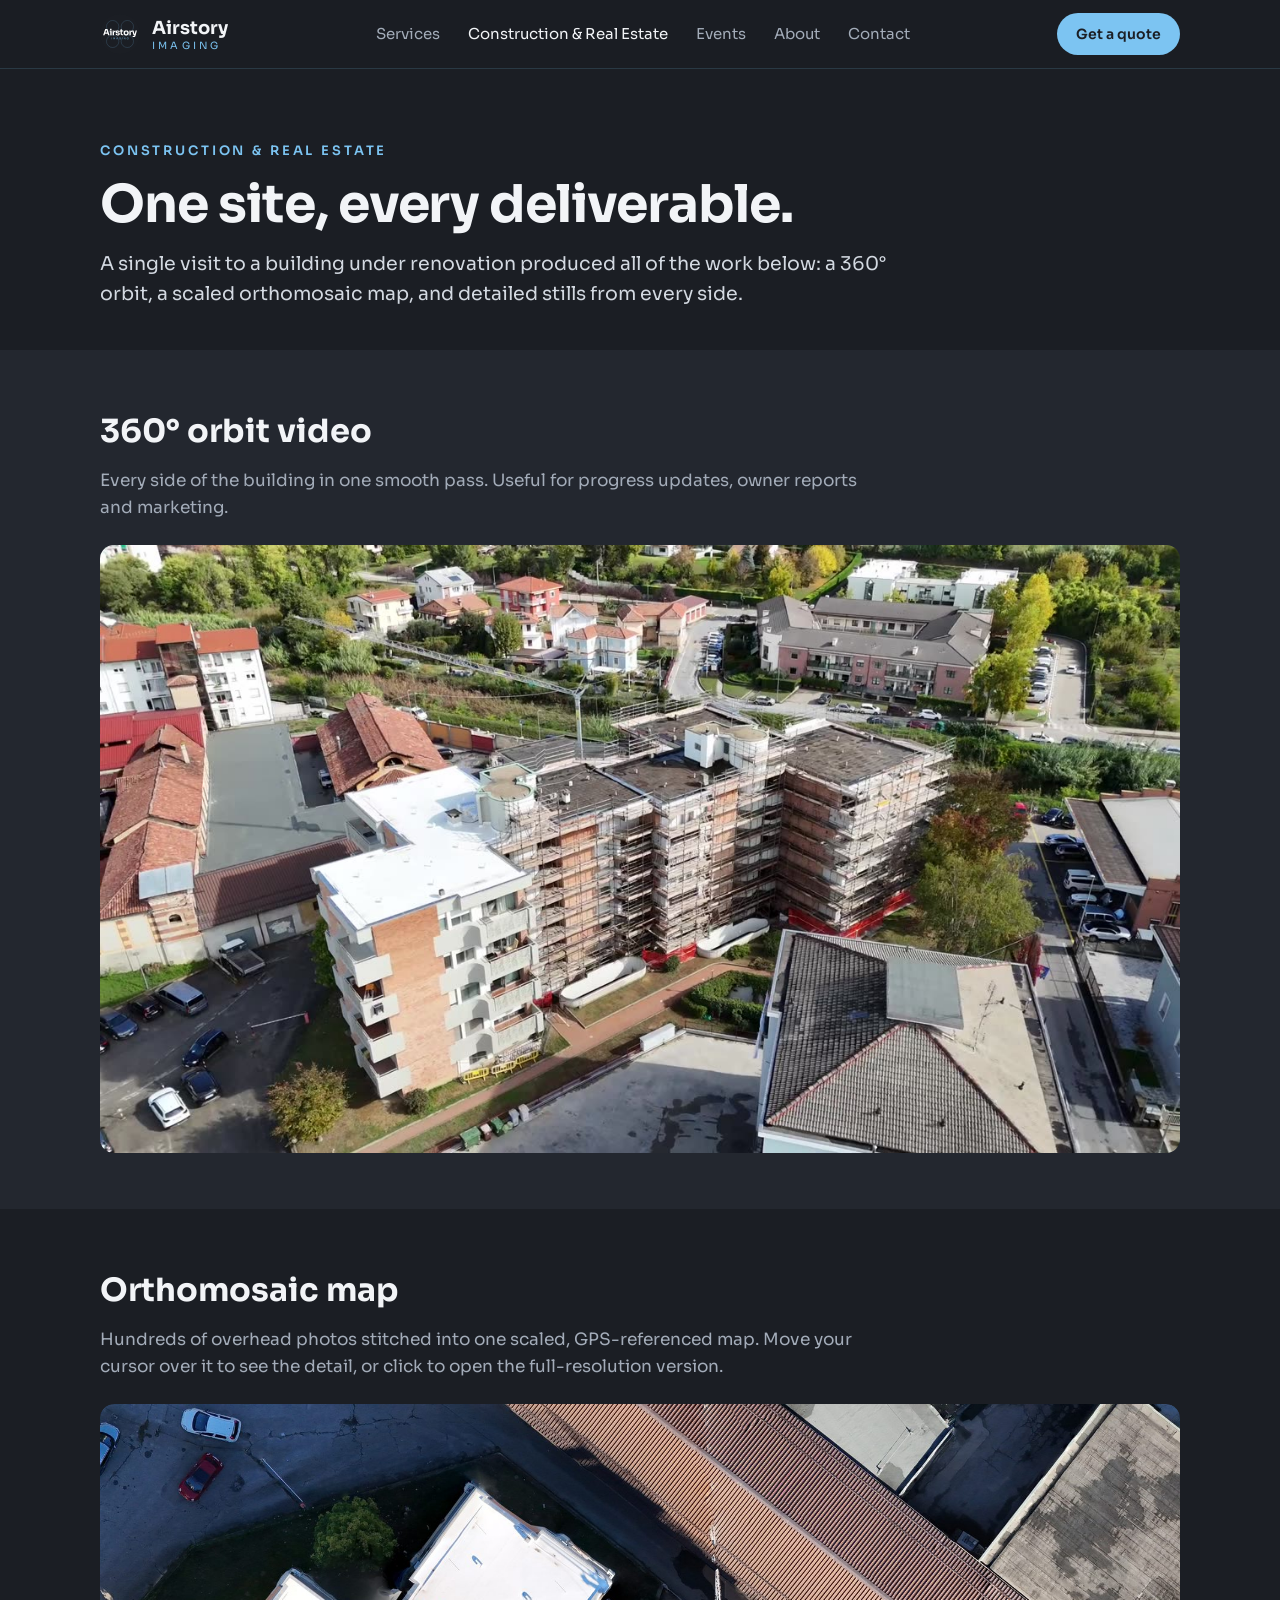
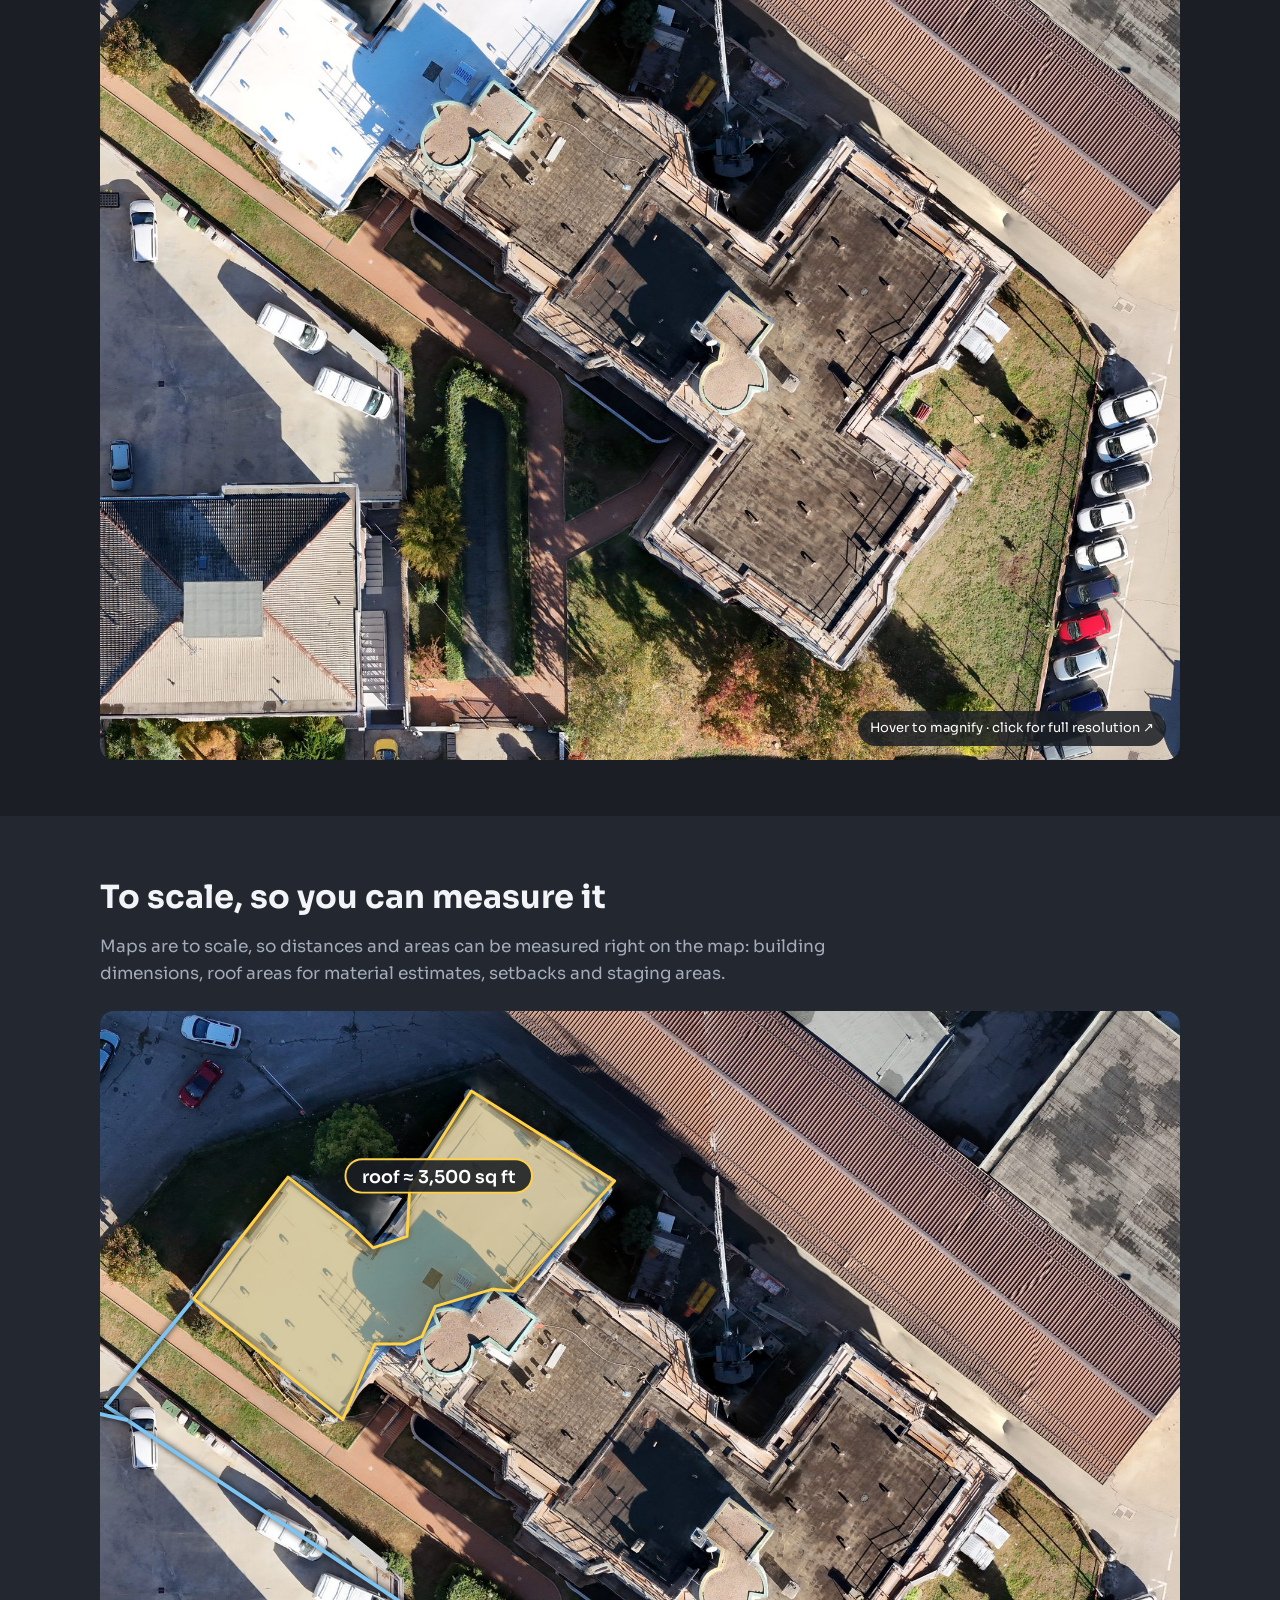
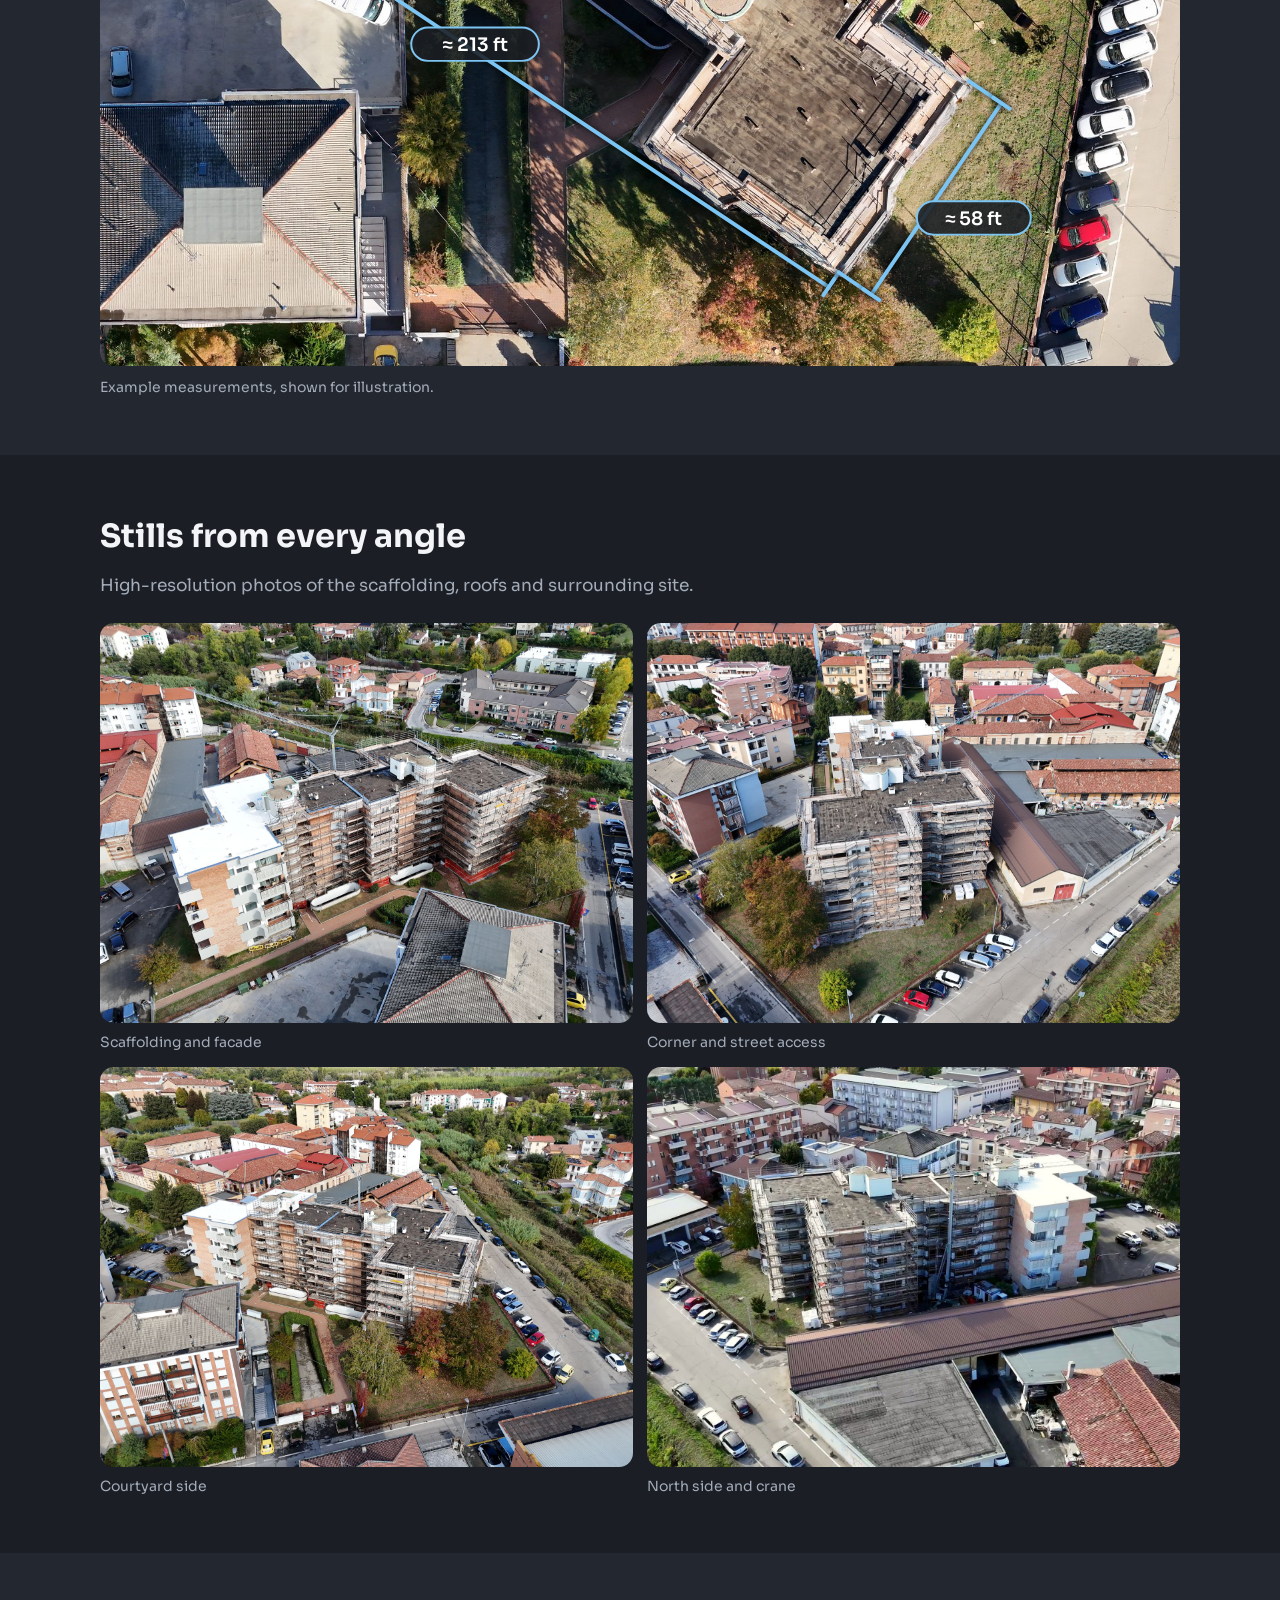
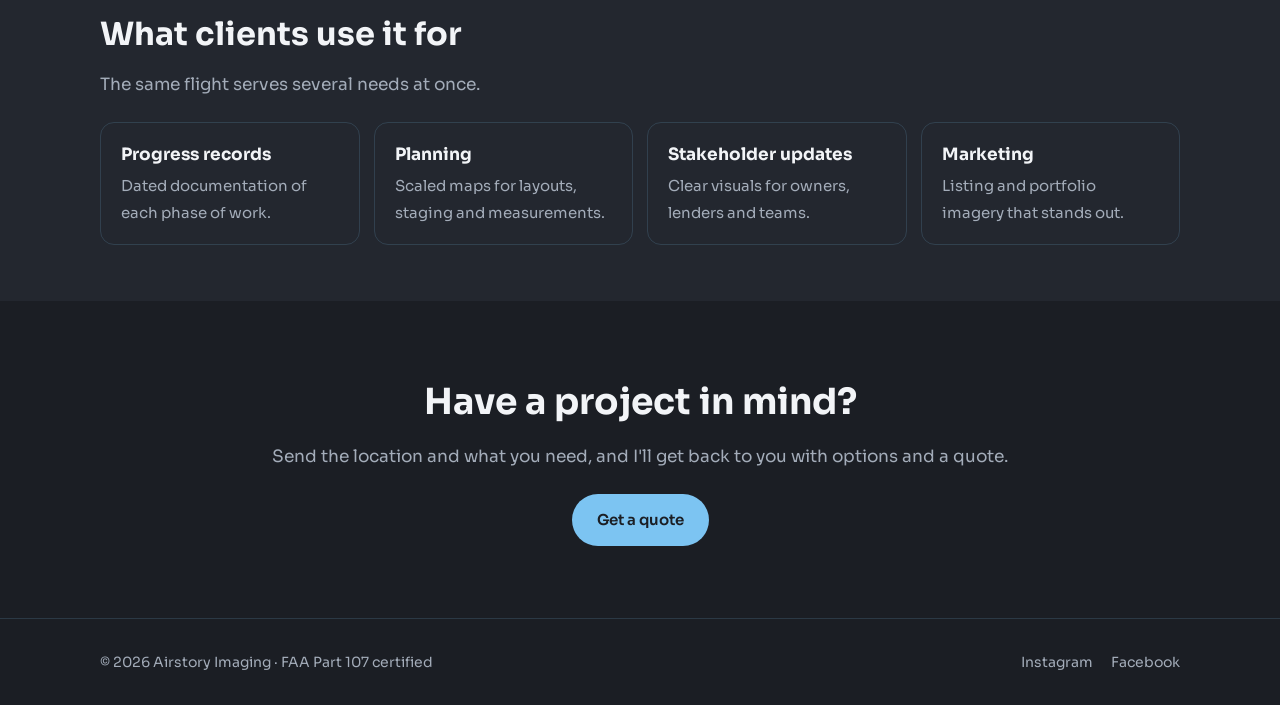
==== construction.html @ f0ae264a "Construction: building-aligned dimensions and roof area outline Co-Authored-By: Claude Opus 5.5 <nor" ====
<!doctype html>
<html lang="en">
<head>
  <meta charset="utf-8">
  <meta name="viewport" content="width=device-width, initial-scale=1">
  <title>Construction &amp; Real Estate | Airstory Imaging</title>
  <meta name="description" content="Drone orbit video, orthomosaic maps and aerial stills for construction and real estate in the San Francisco Bay Area.">
  <link rel="icon" href="assets/img/airstory-badge.svg" type="image/svg+xml">
  <link rel="preconnect" href="https://fonts.googleapis.com">
  <link rel="preconnect" href="https://fonts.gstatic.com" crossorigin>
  <link href="https://fonts.googleapis.com/css2?family=Sora:wght@400;600;700&display=swap" rel="stylesheet">
  <link rel="stylesheet" href="assets/css/styles.css">
</head>
<body>

  <header class="site-header">
    <div class="wrap nav">
      <a class="brand" href="index.html" aria-label="Airstory Imaging home">
        <img src="assets/img/airstory-badge.svg" alt="">
        <span>Airstory<small>IMAGING</small></span>
      </a>
      <button class="menu-toggle" aria-expanded="false" aria-controls="nav-links">Menu</button>
      <ul class="nav-links" id="nav-links">
        <li><a href="index.html#services">Services</a></li>
        <li><a href="construction.html" class="active" aria-current="page">Construction &amp; Real Estate</a></li>
        <li><a href="events.html">Events</a></li>
        <li><a href="index.html#about">About</a></li>
        <li><a href="index.html#contact">Contact</a></li>
      </ul>
      <a class="btn btn-primary btn-small nav-cta" href="index.html#contact">Get a quote</a>
    </div>
  </header>

  <main>
    <section class="page-hero">
      <div class="wrap">
        <p class="eyebrow">Construction &amp; Real Estate</p>
        <h1>One site, every deliverable.</h1>
        <p class="lead">A single visit to a building under renovation produced all of the work below: a 360&deg; orbit, a scaled orthomosaic map, and detailed stills from every side.</p>
      </div>
    </section>

    <section class="block alt">
      <div class="wrap">
        <h2>360&deg; orbit video</h2>
        <p class="sub">Every side of the building in one smooth pass. Useful for progress updates, owner reports and marketing.</p>
        <video class="media-full" src="assets/video/orbit-renovation.mp4" poster="assets/img/orbit-renovation-poster.jpg" muted loop playsinline preload="auto" data-smooth aria-label="Drone orbit around an apartment building under renovation"></video>
      </div>
    </section>

    <section class="block">
      <div class="wrap">
        <h2>Orthomosaic map</h2>
        <p class="sub">Hundreds of overhead photos stitched into one scaled, GPS-referenced map. Move your cursor over it to see the detail, or click to open the full-resolution version.</p>
        <a class="ortho-link magnify" href="assets/img/cre-ortho-full.jpg" data-full="assets/img/cre-ortho-full.jpg" target="_blank" rel="noopener">
          <img class="media-full" src="assets/img/cre-ortho.jpg" alt="Top-down orthomosaic map of a building under renovation and surrounding block" loading="lazy">
          <span class="lens" aria-hidden="true"></span>
          <span class="zoom-hint">Hover to magnify &middot; click for full resolution &#8599;</span>
        </a>
      </div>
    </section>

    <section class="block alt">
      <div class="wrap">
        <h2>To scale, so you can measure it</h2>
        <p class="sub">Maps are to scale, so distances and areas can be measured right on the map: building dimensions, roof areas for material estimates, setbacks and staging areas.</p>
        <div class="measure">
          <img class="media-full" src="assets/img/cre-ortho.jpg" alt="Orthomosaic with example distance and area measurements" loading="lazy">
          <svg class="m-overlay" viewBox="0 0 1100 973" preserveAspectRatio="none" aria-hidden="true">
      <g class="m-line">
        <line class="ext" x1="752.5" y1="877.5" x2="742.4" y2="892.4"/><line class="ext" x1="95.4" y1="293.1" x2="6.2" y2="402.4"/>
        <line x1="742.4" y1="892.4" x2="6.2" y2="402.4"/>
        <line x1="736.8" y1="900.7" x2="748.0" y2="884.1"/>
        <line x1="0.6" y1="410.6" x2="26.9" y2="416.5"/>
        <rect x="317" y="628" width="130" height="34" rx="17"/>
        <text x="382" y="652">&#8776; 213 ft</text>
      </g>
      <g class="m-line">
        <line class="ext" x1="752.5" y1="877.5" x2="785.6" y2="900.0"/><line class="ext" x1="885.0" y1="682.5" x2="918.1" y2="705.0"/>
        <line x1="785.6" y1="900.0" x2="918.1" y2="705.0"/>
        <line x1="777.3" y1="894.4" x2="793.9" y2="905.6"/>
        <line x1="909.8" y1="699.4" x2="926.4" y2="710.6"/>
        <rect x="832" y="805" width="116" height="34" rx="17"/>
        <text x="890" y="829">&#8776; 58 ft</text>
      </g>
      <g class="m-area">
        <polygon points="191.5,169.2 260.8,223.8 278.1,241.2 312.7,229.6 315.4,181.5 378.1,81.5 524.2,173.1 422.3,285.4 399.2,283.5 341.5,300.8 328.1,331.5 310.8,339.2 280.0,339.2 247.3,416.2 95.4,293.1"/>
        <rect x="250" y="151" width="190" height="34" rx="17"/>
        <text x="345" y="175">roof &#8776; 3,500 sq ft</text>
      </g>
    </svg>
        </div>
        <p class="note">Example measurements, shown for illustration.</p>
      </div>
    </section>

    <section class="block">
      <div class="wrap">
        <h2>Stills from every angle</h2>
        <p class="sub">High-resolution photos of the scaffolding, roofs and surrounding site.</p>
        <div class="grid-2">
          <figure><img src="assets/img/renovation-scaffold.jpg" alt="Building wrapped in scaffolding, seen from above at an angle" loading="lazy"><figcaption>Scaffolding and facade</figcaption></figure>
          <figure><img src="assets/img/renovation-corner.jpg" alt="Building corner and street from above" loading="lazy"><figcaption>Corner and street access</figcaption></figure>
          <figure><img src="assets/img/renovation-front.jpg" alt="Front of the building and courtyard from above" loading="lazy"><figcaption>Courtyard side</figcaption></figure>
          <figure><img src="assets/img/renovation-north.jpg" alt="North side of the building with the construction crane" loading="lazy"><figcaption>North side and crane</figcaption></figure>
        </div>
      </div>
    </section>

    <section class="block alt">
      <div class="wrap">
        <h2>What clients use it for</h2>
        <p class="sub">The same flight serves several needs at once.</p>
        <ul class="uses-list">
          <li><strong>Progress records</strong><span>Dated documentation of each phase of work.</span></li>
          <li><strong>Planning</strong><span>Scaled maps for layouts, staging and measurements.</span></li>
          <li><strong>Stakeholder updates</strong><span>Clear visuals for owners, lenders and teams.</span></li>
          <li><strong>Marketing</strong><span>Listing and portfolio imagery that stands out.</span></li>
        </ul>
      </div>
    </section>

    <section class="cta-band">
      <div class="wrap">
        <h2>Have a project in mind?</h2>
        <p>Send the location and what you need, and I'll get back to you with options and a quote.</p>
        <a class="btn btn-primary" href="index.html#contact">Get a quote</a>
      </div>
    </section>
  </main>

  <footer>
    <div class="wrap">
      <span>&copy; <span id="year">2026</span> Airstory Imaging &middot; FAA Part 107 certified</span>
      <span class="social">
        <a href="https://www.instagram.com/airstoryimaging/" target="_blank" rel="noopener">Instagram</a>
        <a href="https://www.facebook.com/airstoryimaging" target="_blank" rel="noopener">Facebook</a>
      </span>
    </div>
  </footer>

  <script>
    const toggle = document.querySelector('.menu-toggle');
    const links = document.getElementById('nav-links');
    toggle.addEventListener('click', () => {
      const open = links.classList.toggle('open');
      toggle.setAttribute('aria-expanded', open);
    });
    document.getElementById('year').textContent = new Date().getFullYear();

    // Magnifying lens over the orthomosaic (mouse/trackpad only; touch taps open the full image)
    document.querySelectorAll('.magnify').forEach(box => {
      const img = box.querySelector('img'), lens = box.querySelector('.lens'), ZOOM = 4;
      let loaded = false;
      const move = e => {
        const r = img.getBoundingClientRect();
        const x = e.clientX - r.left, y = e.clientY - r.top;
        if (x < 0 || y < 0 || x > r.width || y > r.height) { lens.style.opacity = 0; return; }
        if (!loaded) { lens.style.backgroundImage = `url("${box.dataset.full}")`; loaded = true; }
        const L = lens.offsetWidth / 2;
        lens.style.left = (x - L) + 'px'; lens.style.top = (y - L) + 'px';
        lens.style.backgroundSize = (r.width * ZOOM) + 'px ' + (r.height * ZOOM) + 'px';
        lens.style.backgroundPosition = (-(x * ZOOM - L)) + 'px ' + (-(y * ZOOM - L)) + 'px';
        lens.style.opacity = 1;
      };
      box.addEventListener('pointermove', e => { if (e.pointerType === 'mouse') move(e); });
      box.addEventListener('pointerleave', () => { lens.style.opacity = 0; });
    });
    // Smooth start for looping videos: show the poster until enough is buffered, then play
    document.querySelectorAll('video[data-smooth]').forEach(v => {
      v.preload = 'auto';
      const go = () => { v.play().catch(() => {}); };
      if (v.readyState >= 4) go(); else v.addEventListener('canplaythrough', go, { once: true });
      setTimeout(go, 6000); // fallback on very slow connections
    });
  </script>
</body>
</html>
---- assets/css/styles.css ----
/* Airstory Imaging - site styles
   Brand: Charcoal #1B1E24, Sky #7CC4F2, Deep blue #2E6FA8, font Sora */

:root {
  --charcoal: #1B1E24;
  --charcoal-2: #23272F;
  --charcoal-3: #2C313B;
  --sky: #7CC4F2;
  --deep: #2E6FA8;
  --text: #F2F4F7;
  --muted: #A3ACB9;
  --line: rgba(124, 196, 242, 0.16);
  --max: 1120px;
  --radius: 14px;
}

* { box-sizing: border-box; }
html { scroll-behavior: smooth; }
body {
  margin: 0;
  background: var(--charcoal);
  color: var(--text);
  font-family: "Sora", system-ui, -apple-system, "Segoe UI", sans-serif;
  font-size: 17px;
  line-height: 1.6;
  -webkit-font-smoothing: antialiased;
}
img { max-width: 100%; display: block; }
a { color: var(--sky); text-decoration: none; }
a:hover { text-decoration: underline; }

.wrap { max-width: var(--max); margin: 0 auto; padding: 0 20px; }

/* ---------- Header / nav ---------- */
.site-header {
  position: sticky; top: 0; z-index: 50;
  background: rgba(27, 30, 36, 0.88);
  backdrop-filter: blur(10px);
  border-bottom: 1px solid var(--line);
}
.nav { display: flex; align-items: center; justify-content: space-between; height: 68px; }
.brand { display: flex; align-items: center; gap: 12px; color: var(--text); font-weight: 700; font-size: 18px; }
.brand:hover { text-decoration: none; }
.brand img { width: 40px; height: 40px; }
.brand span small { display: block; font-weight: 400; font-size: 10px; letter-spacing: 0.32em; color: var(--sky); margin-top: -4px; }
.nav-links { display: flex; gap: 28px; list-style: none; margin: 0; padding: 0; }
.nav-links a { color: var(--muted); font-size: 15px; }
.nav-links a:hover { color: var(--text); text-decoration: none; }
.nav-cta { display: inline-block; }
.menu-toggle { display: none; background: none; border: 1px solid var(--line); color: var(--text); border-radius: 8px; padding: 8px 12px; font: inherit; font-size: 14px; cursor: pointer; }

/* ---------- Buttons ---------- */
.btn {
  display: inline-block; padding: 13px 24px; border-radius: 999px;
  font-weight: 600; font-size: 15px; border: 1px solid transparent; cursor: pointer;
  transition: transform .15s ease, background .15s ease;
}
.btn:hover { text-decoration: none; transform: translateY(-1px); }
.btn-primary { background: var(--sky); color: var(--charcoal); }
.btn-primary:hover { background: #95d1f6; }
.btn-ghost { border-color: rgba(242, 244, 247, 0.35); color: var(--text); }
.btn-ghost:hover { border-color: var(--text); }
.btn-small { padding: 9px 18px; font-size: 14px; }

/* ---------- Placeholder media (swap for real photos) ---------- */
.ph {
  position: relative; overflow: hidden; border-radius: var(--radius);
  background:
    linear-gradient(135deg, rgba(46,111,168,.55), rgba(27,30,36,.2) 60%),
    repeating-linear-gradient(0deg, transparent 0 39px, rgba(124,196,242,.10) 39px 40px),
    repeating-linear-gradient(90deg, transparent 0 39px, rgba(124,196,242,.10) 39px 40px),
    var(--charcoal-3);
  display: flex; align-items: flex-end;
}
.ph::after {
  content: attr(data-label);
  position: absolute; left: 14px; bottom: 12px; right: 14px;
  font-size: 12px; letter-spacing: .04em; color: rgba(242,244,247,.75);
}
.ph img, .ph video { width: 100%; height: 100%; object-fit: cover; }
.ph:has(img)::after, .ph:has(video)::after { content: none; }

/* ---------- Hero ---------- */
.hero { position: relative; min-height: 88vh; display: flex; align-items: center; }
.hero-media { position: absolute; inset: 0; border-radius: 0; }
.hero-media::after { left: 20px; bottom: 20px; }
.hero::before {
  content: ""; position: absolute; inset: 0; z-index: 1;
  background: linear-gradient(90deg, rgba(27,30,36,.92) 0%, rgba(27,30,36,.55) 55%, rgba(27,30,36,.15) 100%);
}
.hero .wrap { position: relative; z-index: 2; width: 100%; }
.eyebrow { color: var(--sky); font-size: 13px; letter-spacing: .22em; text-transform: uppercase; font-weight: 600; margin: 0 0 14px; }
.hero h1 { font-size: clamp(36px, 6vw, 64px); line-height: 1.08; margin: 0 0 20px; max-width: 14ch; letter-spacing: -0.02em; }
.hero p.lead { font-size: clamp(17px, 2vw, 20px); color: #D3D9E1; max-width: 46ch; margin: 0 0 32px; }
.hero-actions { display: flex; flex-wrap: wrap; gap: 12px; }
.badges { display: flex; flex-wrap: wrap; gap: 10px 22px; margin-top: 36px; color: var(--muted); font-size: 14px; list-style: none; padding: 0; }
.badges li::before { content: "\2713"; color: var(--sky); margin-right: 8px; }

/* ---------- Sections ---------- */
section { padding: 96px 0; }
section.alt { background: var(--charcoal-2); }
.section-head { max-width: 640px; margin-bottom: 44px; }
.section-head h2 { font-size: clamp(28px, 4vw, 40px); line-height: 1.15; margin: 0 0 12px; letter-spacing: -0.01em; }
.section-head p { color: var(--muted); margin: 0; }

/* Services */
.services { display: grid; grid-template-columns: repeat(auto-fit, minmax(240px, 1fr)); gap: 18px; }
.card {
  background: var(--charcoal-2); border: 1px solid var(--line); border-radius: var(--radius);
  padding: 26px 24px;
}
section.alt .card { background: var(--charcoal); }
.card .icon { width: 44px; height: 44px; border-radius: 10px; background: rgba(124,196,242,.12); display: grid; place-items: center; margin-bottom: 18px; }
.card .icon svg { width: 24px; height: 24px; stroke: var(--sky); fill: none; stroke-width: 1.7; stroke-linecap: round; stroke-linejoin: round; }
.card h3 { margin: 0 0 8px; font-size: 19px; }
.card p { margin: 0; color: var(--muted); font-size: 15px; }

/* Who it's for */
.uses { display: flex; flex-wrap: wrap; gap: 10px; margin-top: 36px; padding: 0; list-style: none; }
.uses li { border: 1px solid var(--line); border-radius: 999px; padding: 8px 16px; font-size: 14px; color: #D3D9E1; }

/* Portfolio */
.gallery { display: grid; grid-template-columns: repeat(3, 1fr); gap: 14px; }
.gallery .ph { aspect-ratio: 4 / 3; }
.gallery .wide { grid-column: span 2; aspect-ratio: auto; }
.gallery-foot { margin-top: 28px; color: var(--muted); font-size: 15px; }

/* About */
.about { display: grid; grid-template-columns: 1fr 1.2fr; gap: 56px; align-items: center; }
.about .ph { aspect-ratio: 1 / 1; }
.about h2 { font-size: clamp(28px, 4vw, 40px); margin: 0 0 18px; line-height: 1.15; }
.about p { color: #D3D9E1; margin: 0 0 16px; }
.creds { display: grid; grid-template-columns: 1fr 1fr; gap: 14px; margin-top: 26px; }
.cred { border-left: 2px solid var(--sky); padding: 2px 0 2px 14px; }
.cred strong { display: block; font-size: 15px; }
.cred span { color: var(--muted); font-size: 14px; }

/* Process */
.steps { display: grid; grid-template-columns: repeat(auto-fit, minmax(220px, 1fr)); gap: 18px; counter-reset: step; }
.step { padding: 24px; border-radius: var(--radius); border: 1px solid var(--line); }
.step::before { counter-increment: step; content: "0" counter(step); color: var(--sky); font-weight: 700; font-size: 14px; letter-spacing: .1em; }
.step h3 { margin: 10px 0 6px; font-size: 18px; }
.step p { margin: 0; color: var(--muted); font-size: 15px; }

/* Contact */
.contact { text-align: center; }
.contact .section-head { margin: 0 auto 32px; }
.contact-links { display: flex; flex-wrap: wrap; justify-content: center; gap: 14px; margin-top: 8px; }
.contact-meta { margin-top: 28px; color: var(--muted); font-size: 15px; }
.contact-meta a { color: var(--text); }

/* Footer */
footer { border-top: 1px solid var(--line); padding: 32px 0; color: var(--muted); font-size: 14px; }
footer .wrap { display: flex; flex-wrap: wrap; gap: 12px; justify-content: space-between; align-items: center; }
footer .social { display: flex; gap: 18px; }
footer a { color: var(--muted); }

/* ---------- Responsive ---------- */
@media (max-width: 860px) {
  .nav-links {
    display: none; position: absolute; top: 68px; left: 0; right: 0;
    flex-direction: column; gap: 0; background: var(--charcoal); border-bottom: 1px solid var(--line);
  }
  .nav-links.open { display: flex; }
  .nav-links a { display: block; padding: 14px 20px; }
  .menu-toggle { display: inline-block; }
  .nav-cta { display: none; }
  .gallery { grid-template-columns: 1fr 1fr; }
  .about { grid-template-columns: 1fr; gap: 32px; }
  section { padding: 72px 0; }
}
@media (max-width: 520px) {
  body { font-size: 16px; }
  .gallery { grid-template-columns: 1fr; }
  .gallery .wide { grid-column: auto; aspect-ratio: 4 / 3; }
  .creds { grid-template-columns: 1fr; }
  .hero { min-height: 80vh; }
}

/* ---------- Contact form ---------- */
.contact-form { max-width: 640px; margin: 0 auto; text-align: left; display: grid; gap: 16px; }
.field-row { display: grid; grid-template-columns: 1fr 1fr; gap: 16px; }
.contact-form label { display: grid; gap: 6px; font-size: 14px; color: #D3D9E1; font-weight: 600; }
.contact-form .opt { color: var(--muted); font-weight: 400; }
.contact-form input, .contact-form select, .contact-form textarea {
  font: inherit; font-size: 15px; font-weight: 400; color: var(--text);
  background: var(--charcoal-2); border: 1px solid var(--line); border-radius: 10px; padding: 12px 14px; width: 100%;
}
.contact-form textarea { resize: vertical; }
.contact-form input:focus, .contact-form select:focus, .contact-form textarea:focus { outline: none; border-color: var(--sky); }
.contact-form .btn { justify-self: start; }
.contact-form .btn:disabled { opacity: .6; cursor: default; transform: none; }
.hp { position: absolute; left: -9999px; width: 1px; height: 1px; opacity: 0; }
.form-status { margin: 0; font-size: 15px; min-height: 1.4em; }
.form-status.ok { color: #8FE3A8; }
.form-status.err { color: #F2A0A0; }
.copy-email { font: inherit; color: var(--text); background: none; border: 0; padding: 0; cursor: pointer; border-bottom: 1px dashed rgba(242,244,247,.4); }
.copy-email:hover { border-bottom-color: var(--sky); }
@media (max-width: 520px) { .field-row { grid-template-columns: 1fr; } .contact-form .btn { justify-self: stretch; } }
.contact-meta a, .copy-email { white-space: nowrap; }

/* ---------- Real photos ---------- */
figure.ph { margin: 0; }
.hero-media img { object-position: center; }
.gallery figure.ph::after { content: none; }
.gallery figcaption {
  position: absolute; left: 0; right: 0; bottom: 0; padding: 28px 14px 12px;
  font-size: 13px; color: #fff; background: linear-gradient(transparent, rgba(0,0,0,.65));
}
.gallery img { transition: transform .4s ease; }
.gallery figure:hover img { transform: scale(1.03); }
.gallery { grid-auto-rows: 280px; }
.gallery .ph, .gallery .wide { aspect-ratio: auto; height: 100%; }
@media (max-width: 860px) { .gallery { grid-auto-rows: 220px; } }
@media (max-width: 520px) { .gallery { grid-auto-rows: 240px; } .gallery .wide { aspect-ratio: auto; } }

/* ---------- Rotor texture behind "How it works" (placeholder image) ---------- */
#process {
  background:
    linear-gradient(rgba(35,39,47,.68), rgba(35,39,47,.82)),
    url("../img/bg-rotor.jpg") center / cover no-repeat;
}
#process .step { background: rgba(27,30,36,.55); backdrop-filter: blur(2px); }

/* ---------- Featured project (video) ---------- */
.featured { display: grid; grid-template-columns: 1.6fr 1fr; gap: 28px; align-items: center; margin-bottom: 28px; }
.featured-media { width: 100%; aspect-ratio: 16 / 9; object-fit: cover; border-radius: var(--radius); background: var(--charcoal-3); display: block; }
.featured-text h3 { font-size: 24px; line-height: 1.25; margin: 0 0 10px; }
.featured-text p:not(.eyebrow) { color: #D3D9E1; margin: 0; }
@media (max-width: 860px) { .featured { grid-template-columns: 1fr; gap: 18px; } }

/* ---------- Home: two "doors" to the focus pages ---------- */
.doors { display: grid; grid-template-columns: 1fr 1fr; gap: 18px; margin-bottom: 28px; }
.door {
  position: relative; display: block; overflow: hidden; border-radius: var(--radius);
  aspect-ratio: 16 / 10; color: #fff; background: var(--charcoal-3);
}
.door:hover { text-decoration: none; }
.door img, .door video { position: absolute; inset: 0; width: 100%; height: 100%; object-fit: cover; transition: transform .5s ease; }
.door:hover img, .door:hover video { transform: scale(1.04); }
.door::after { content: ""; position: absolute; inset: 0; background: linear-gradient(transparent 35%, rgba(0,0,0,.78)); }
.door-text { position: absolute; left: 22px; right: 22px; bottom: 20px; z-index: 1; }
.door-text .eyebrow { margin: 0 0 6px; }
.door-text h3 { margin: 0 0 6px; font-size: 24px; line-height: 1.2; }
.door-text p { margin: 0; font-size: 15px; color: #D3D9E1; }
.door-text .go { display: inline-block; margin-top: 10px; font-size: 14px; font-weight: 600; color: var(--sky); }
@media (max-width: 860px) { .doors { grid-template-columns: 1fr; } }

/* ---------- Focus pages ---------- */
.page-hero { padding: 72px 0 40px; }
.page-hero h1 { font-size: clamp(32px, 5vw, 52px); line-height: 1.1; margin: 0 0 16px; letter-spacing: -0.02em; max-width: 18ch; }
.page-hero p.lead { font-size: clamp(17px, 2vw, 19px); color: #D3D9E1; max-width: 60ch; margin: 0; }
.block { padding: 56px 0; }
.block.alt { background: var(--charcoal-2); }
.block h2 { font-size: clamp(24px, 3vw, 32px); margin: 0 0 10px; }
.block .sub { color: var(--muted); margin: 0 0 24px; max-width: 60ch; }
.media-full { width: 100%; border-radius: var(--radius); display: block; background: var(--charcoal-3); }
video.media-full { aspect-ratio: 16 / 9; object-fit: cover; }
.ortho-link { display: block; position: relative; }
.ortho-link .zoom-hint {
  position: absolute; right: 14px; bottom: 14px; background: rgba(27,30,36,.85); color: #fff;
  font-size: 13px; padding: 7px 12px; border-radius: 999px;
}
.ortho-link:hover { text-decoration: none; }
.grid-2 { display: grid; grid-template-columns: 1fr 1fr; gap: 14px; }
.grid-2 figure { margin: 0; }
.grid-2 img { width: 100%; aspect-ratio: 4 / 3; object-fit: cover; border-radius: var(--radius); display: block; }
.grid-2 figcaption { color: var(--muted); font-size: 14px; margin-top: 8px; }
.uses-list { display: grid; grid-template-columns: repeat(auto-fit, minmax(220px, 1fr)); gap: 14px; list-style: none; padding: 0; margin: 0; }
.uses-list li { border: 1px solid var(--line); border-radius: var(--radius); padding: 18px 20px; }
.uses-list strong { display: block; margin-bottom: 4px; }
.uses-list span { color: var(--muted); font-size: 15px; }
.cta-band { text-align: center; padding: 72px 0; }
.cta-band h2 { margin: 0 0 12px; font-size: clamp(26px, 3.5vw, 36px); }
.cta-band p { color: var(--muted); margin: 0 0 24px; }
.nav-links a.active { color: var(--text); }
@media (max-width: 640px) { .grid-2 { grid-template-columns: 1fr; } }

/* ---------- Magnifier lens on the orthomosaic ---------- */
.magnify { cursor: zoom-in; overflow: hidden; border-radius: var(--radius); }
.magnify .lens {
  position: absolute; width: 220px; height: 220px; border-radius: 50%;
  border: 3px solid rgba(255,255,255,.9); box-shadow: 0 6px 24px rgba(0,0,0,.5);
  background-color: var(--charcoal-3); background-repeat: no-repeat;
  pointer-events: none; opacity: 0; transition: opacity .15s ease; z-index: 2;
}
@media (hover: none) { .magnify .lens { display: none; } }
.grid-2 video { width: 100%; aspect-ratio: 4 / 3; object-fit: cover; border-radius: var(--radius); display: block; background: var(--charcoal-3); }

/* ---------- Measurement example on orthomosaic ---------- */
.measure { position: relative; }
.measure .m-overlay { position: absolute; inset: 0; width: 100%; height: 100%; pointer-events: none; }
.m-line line { stroke: #7CC4F2; stroke-width: 4; stroke-linecap: round; filter: drop-shadow(0 0 3px rgba(0,0,0,.9)); }
.m-line rect, .m-ref .pill { fill: rgba(27,30,36,.88); stroke: #7CC4F2; stroke-width: 2; }
.m-line text, .m-ref text { fill: #fff; font-family: "Sora", sans-serif; font-size: 19px; font-weight: 600; text-anchor: middle; }
.m-ref text { font-size: 15px; }
.m-ref > rect:first-child { fill: none; stroke: #FFD24A; stroke-width: 3; stroke-dasharray: 6 4; }
.note { color: var(--muted); font-size: 14px; margin: 10px 0 0; }
.m-area polygon { fill: rgba(255,210,74,.28); stroke: #FFD24A; stroke-width: 3; stroke-linejoin: round; filter: drop-shadow(0 0 3px rgba(0,0,0,.8)); }
.m-area rect { fill: rgba(27,30,36,.88); stroke: #FFD24A; stroke-width: 2; }
.m-area text { fill: #fff; font-family: "Sora", sans-serif; font-size: 18px; font-weight: 600; text-anchor: middle; }
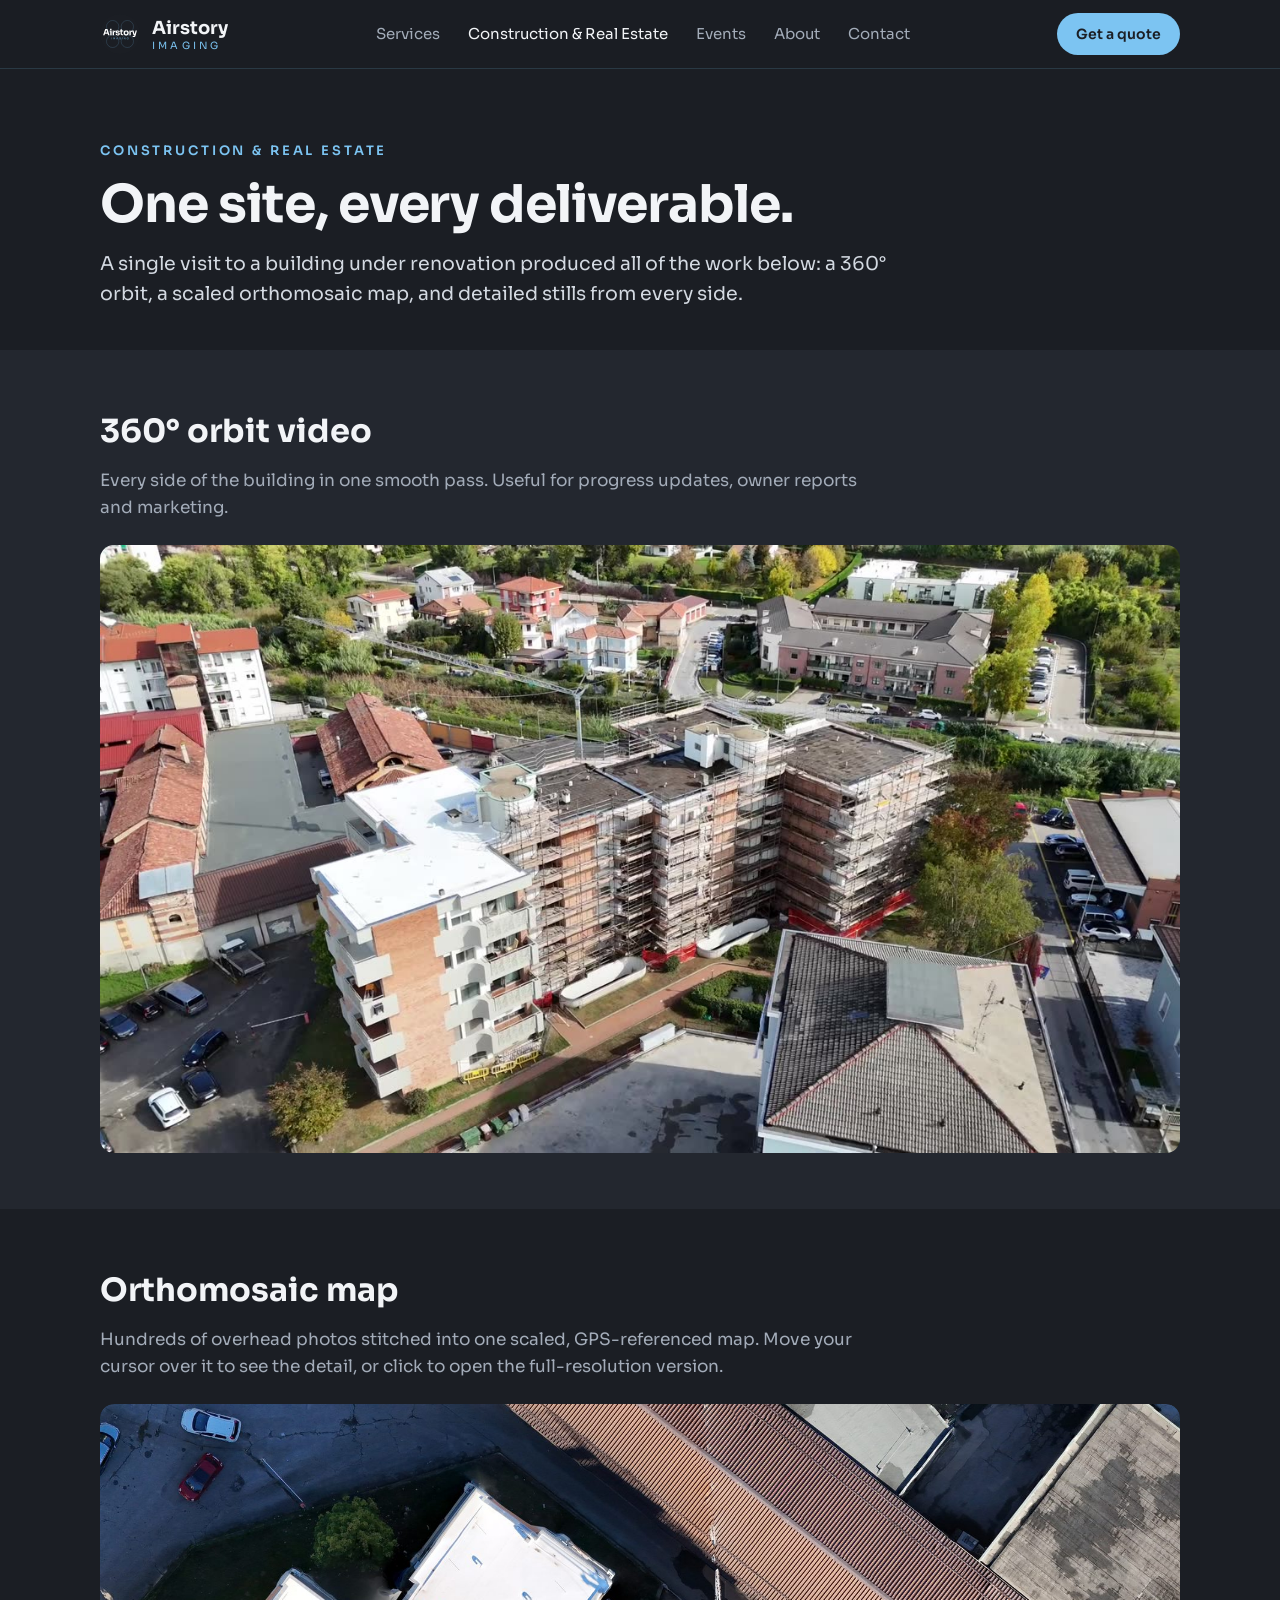
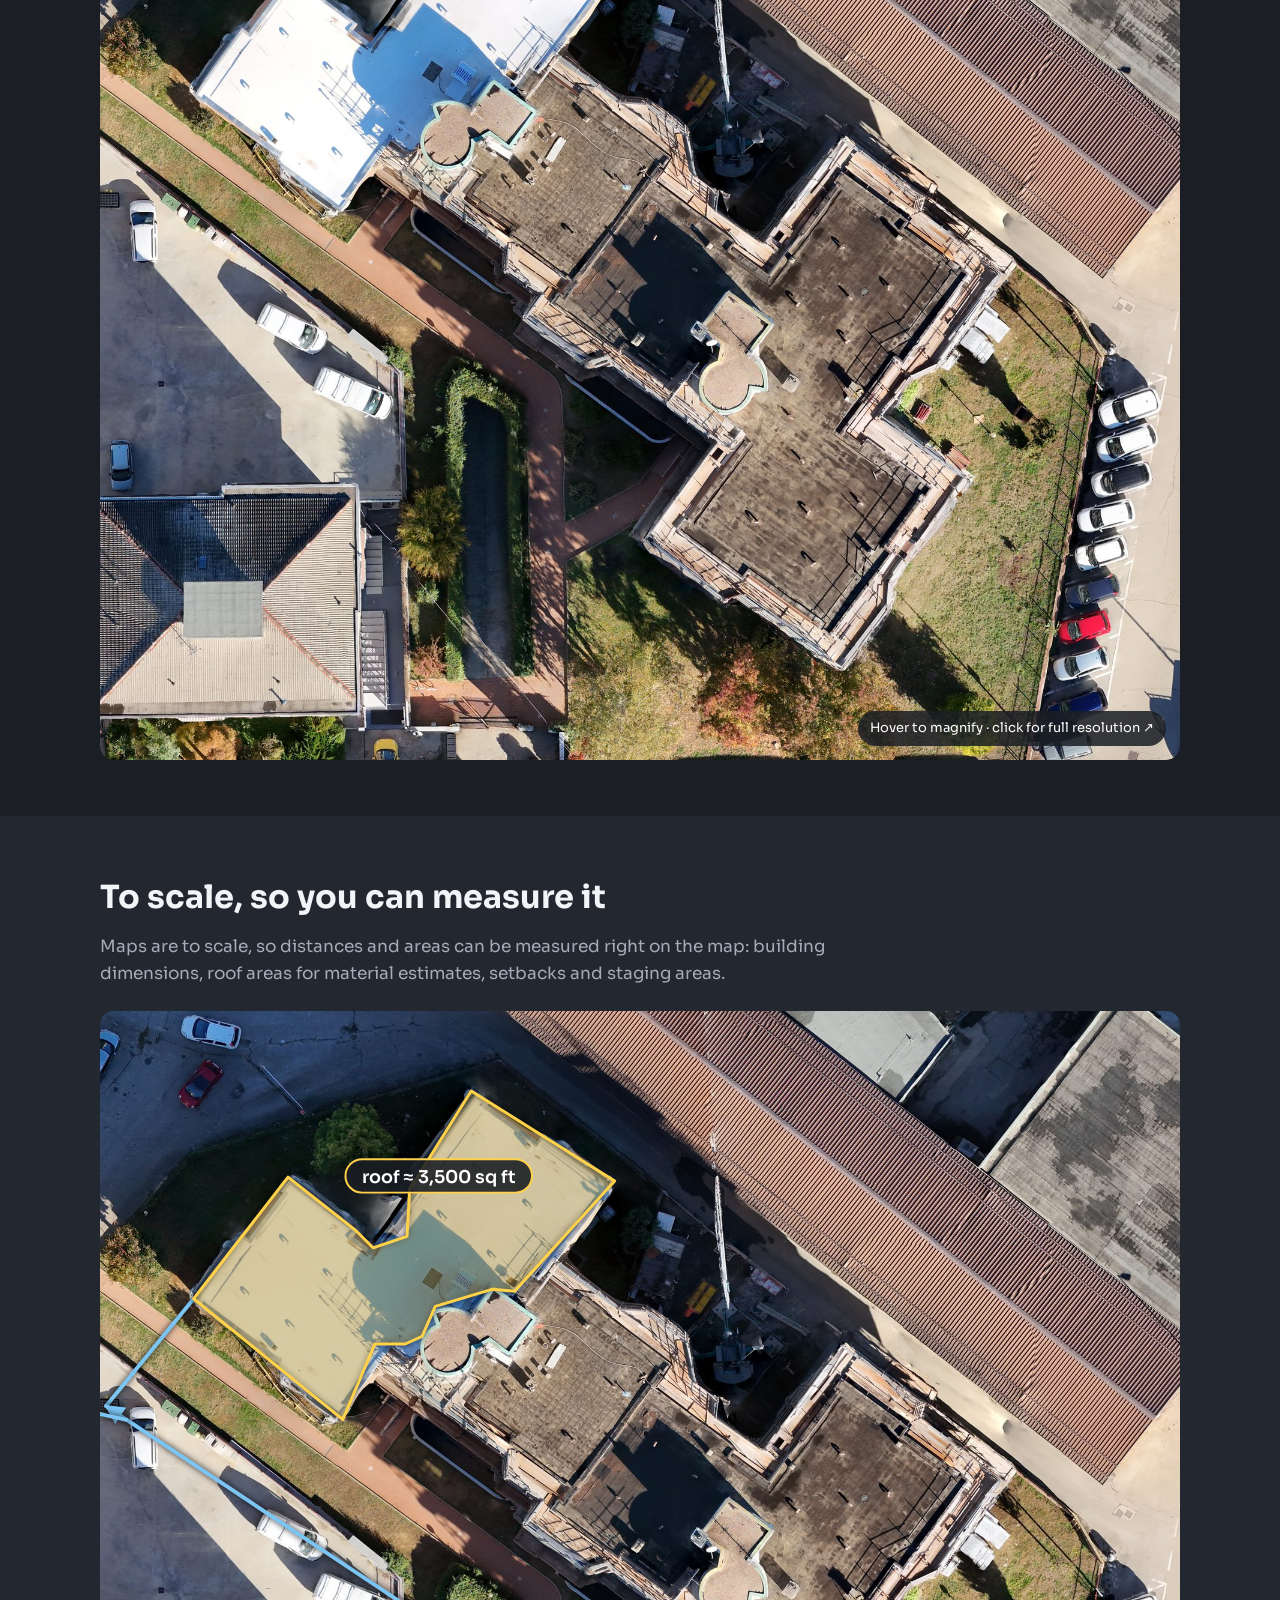
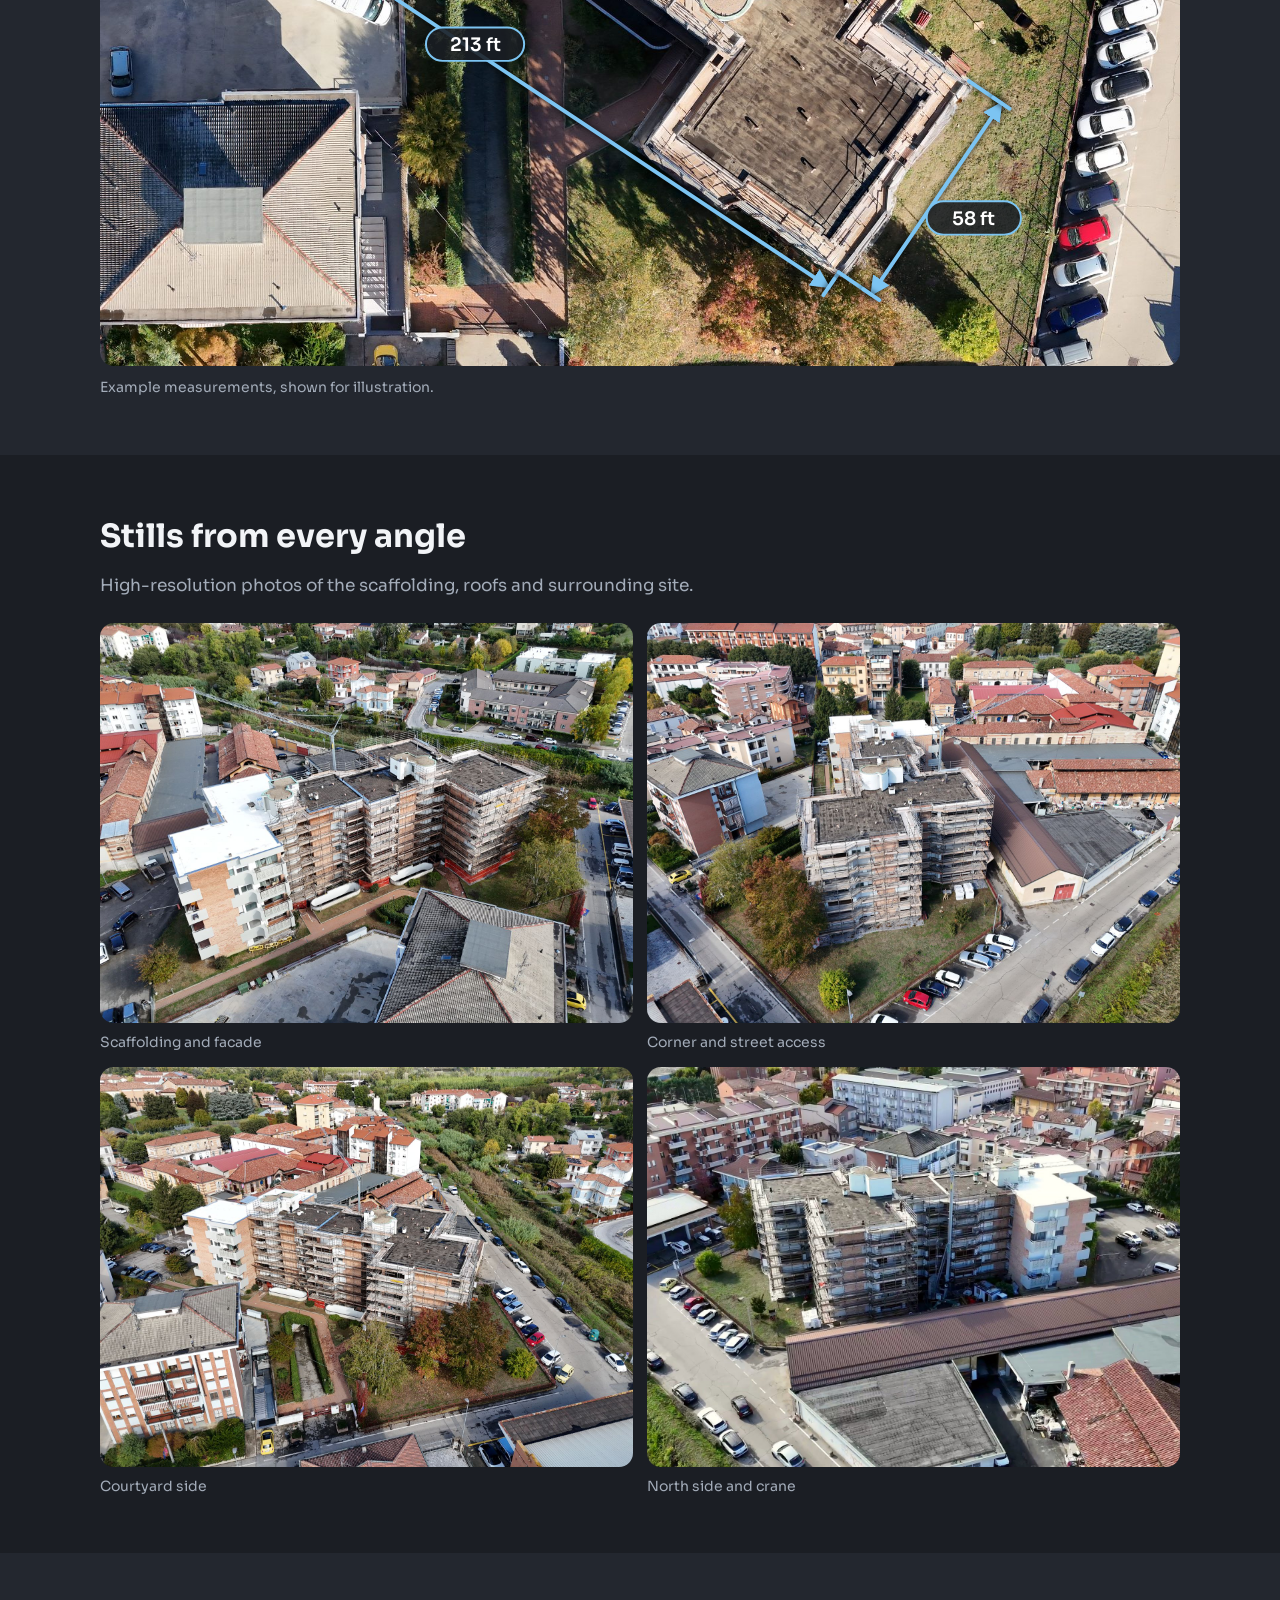
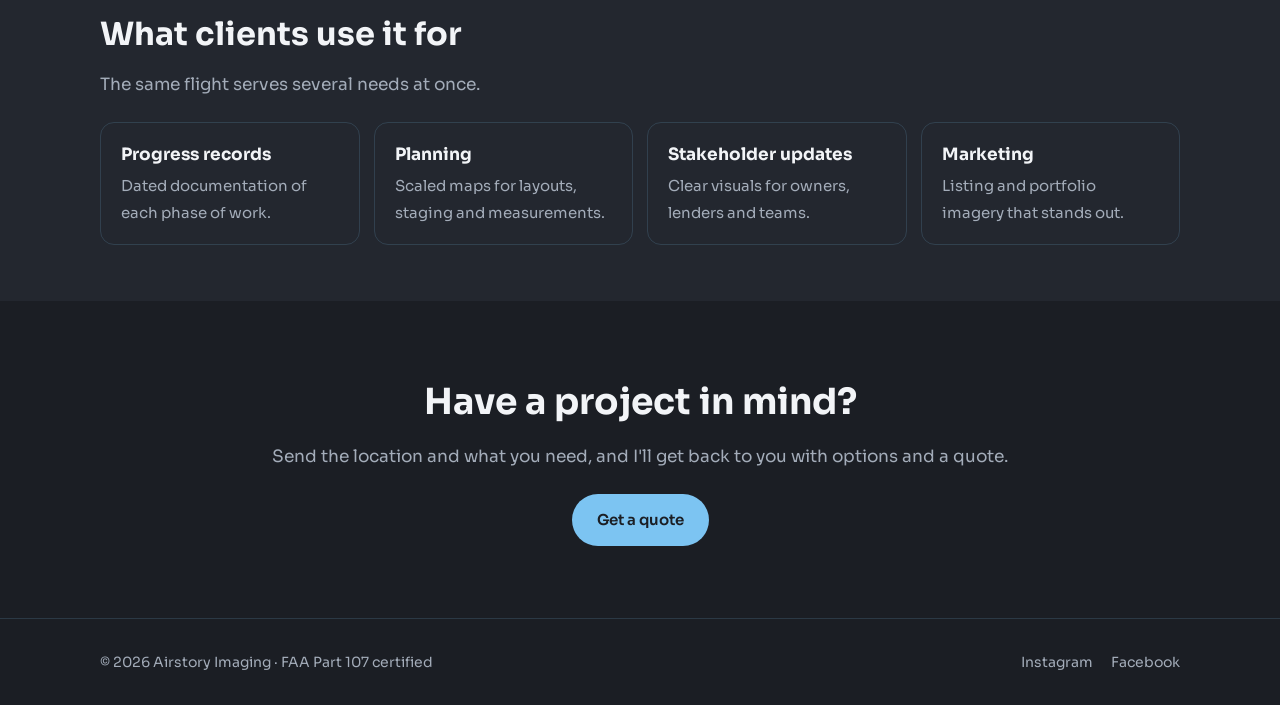
==== commit e4652f8c: "Scale map: arrowheads on dimensions, drop approx sign on distances Co-Authored-By: Claude Opus 5.5 <" ====
--- a/construction.html
+++ b/construction.html
@@ -67,21 +67,22 @@
         <div class="measure">
           <img class="media-full" src="assets/img/cre-ortho.jpg" alt="Orthomosaic with example distance and area measurements" loading="lazy">
           <svg class="m-overlay" viewBox="0 0 1100 973" preserveAspectRatio="none" aria-hidden="true">
+<defs><marker id="arw" viewBox="0 0 10 10" refX="9" refY="5" markerWidth="5" markerHeight="5" orient="auto-start-reverse"><path d="M0,0 L10,5 L0,10 z" fill="#7CC4F2"/></marker></defs>
       <g class="m-line">
         <line class="ext" x1="752.5" y1="877.5" x2="742.4" y2="892.4"/><line class="ext" x1="95.4" y1="293.1" x2="6.2" y2="402.4"/>
-        <line x1="742.4" y1="892.4" x2="6.2" y2="402.4"/>
+        <line class="dim" marker-start="url(#arw)" marker-end="url(#arw)" x1="742.4" y1="892.4" x2="6.2" y2="402.4"/>
         <line x1="736.8" y1="900.7" x2="748.0" y2="884.1"/>
         <line x1="0.6" y1="410.6" x2="26.9" y2="416.5"/>
-        <rect x="317" y="628" width="130" height="34" rx="17"/>
-        <text x="382" y="652">&#8776; 213 ft</text>
+        <rect x="332" y="628" width="100" height="34" rx="17"/>
+        <text x="382" y="652">213 ft</text>
       </g>
       <g class="m-line">
         <line class="ext" x1="752.5" y1="877.5" x2="785.6" y2="900.0"/><line class="ext" x1="885.0" y1="682.5" x2="918.1" y2="705.0"/>
-        <line x1="785.6" y1="900.0" x2="918.1" y2="705.0"/>
+        <line class="dim" marker-start="url(#arw)" marker-end="url(#arw)" x1="785.6" y1="900.0" x2="918.1" y2="705.0"/>
         <line x1="777.3" y1="894.4" x2="793.9" y2="905.6"/>
         <line x1="909.8" y1="699.4" x2="926.4" y2="710.6"/>
-        <rect x="832" y="805" width="116" height="34" rx="17"/>
-        <text x="890" y="829">&#8776; 58 ft</text>
+        <rect x="842" y="805" width="96" height="34" rx="17"/>
+        <text x="890" y="829">58 ft</text>
       </g>
       <g class="m-area">
         <polygon points="191.5,169.2 260.8,223.8 278.1,241.2 312.7,229.6 315.4,181.5 378.1,81.5 524.2,173.1 422.3,285.4 399.2,283.5 341.5,300.8 328.1,331.5 310.8,339.2 280.0,339.2 247.3,416.2 95.4,293.1"/>
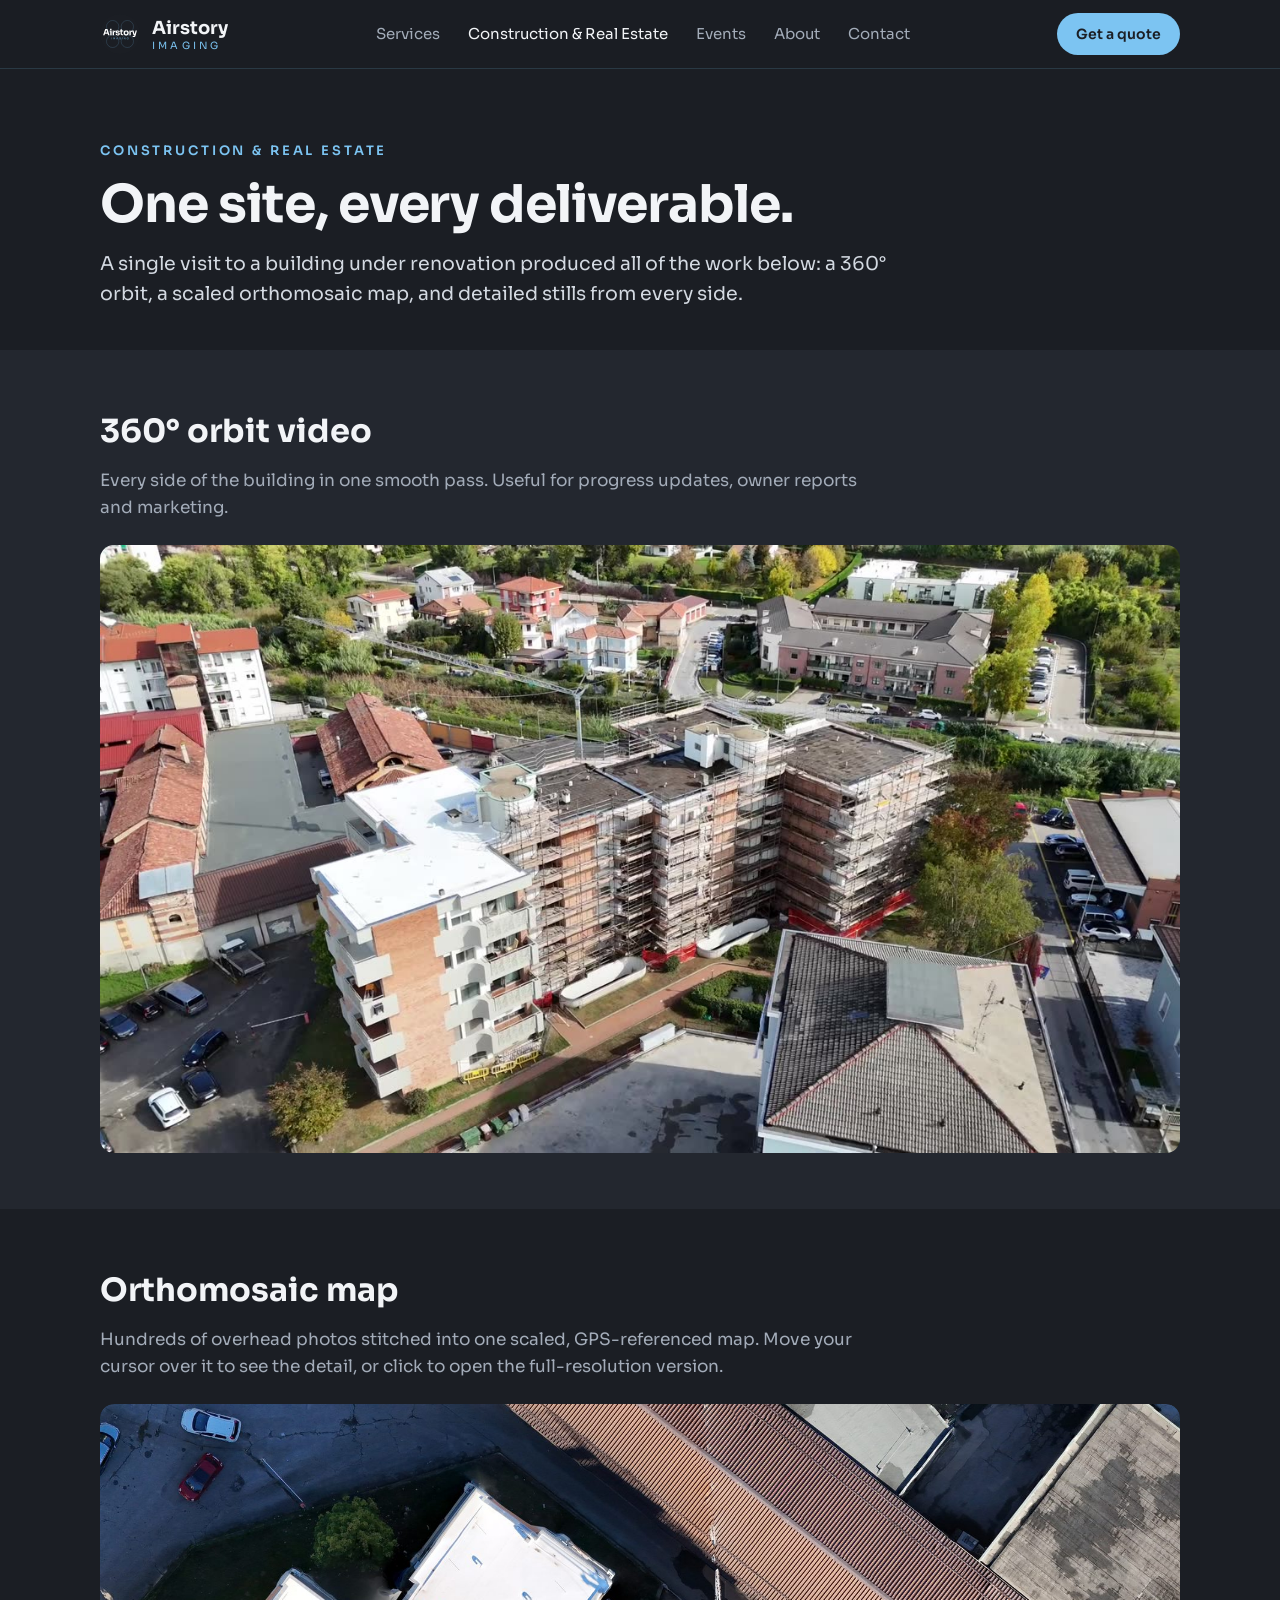
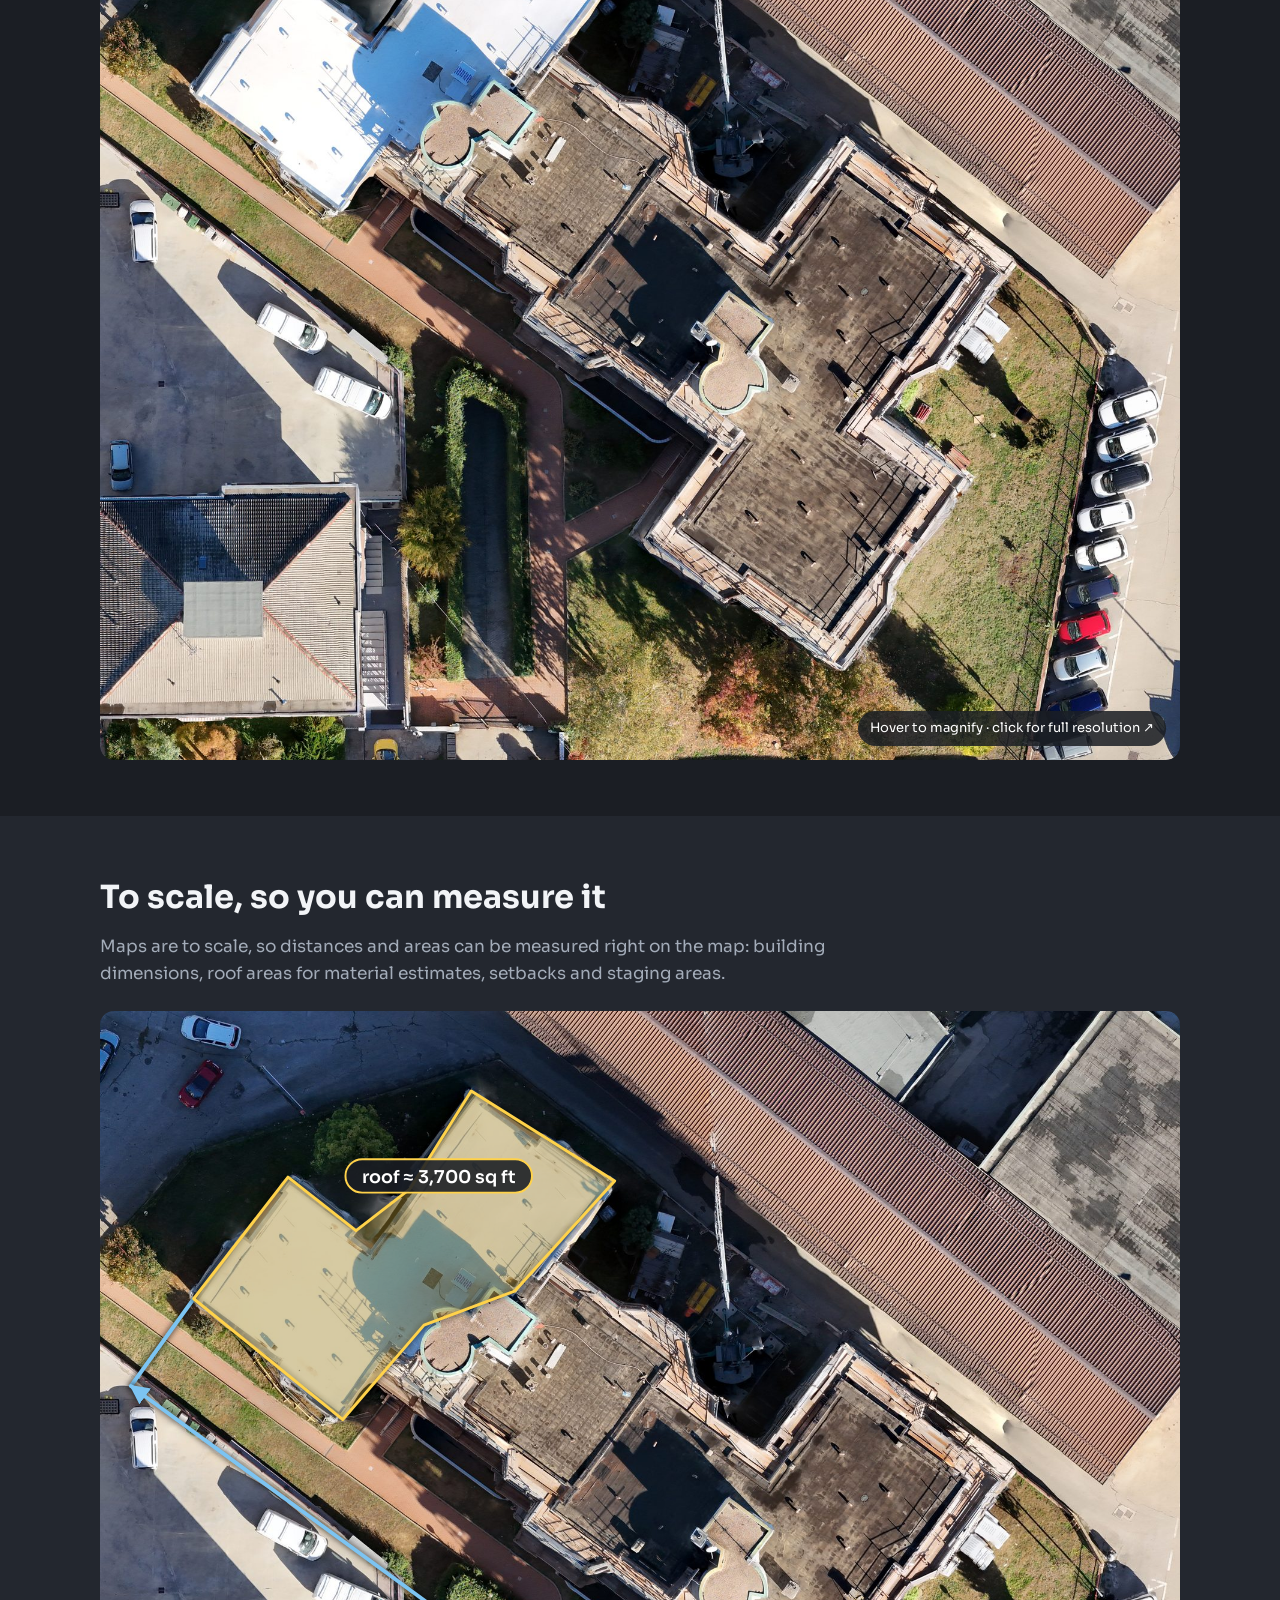
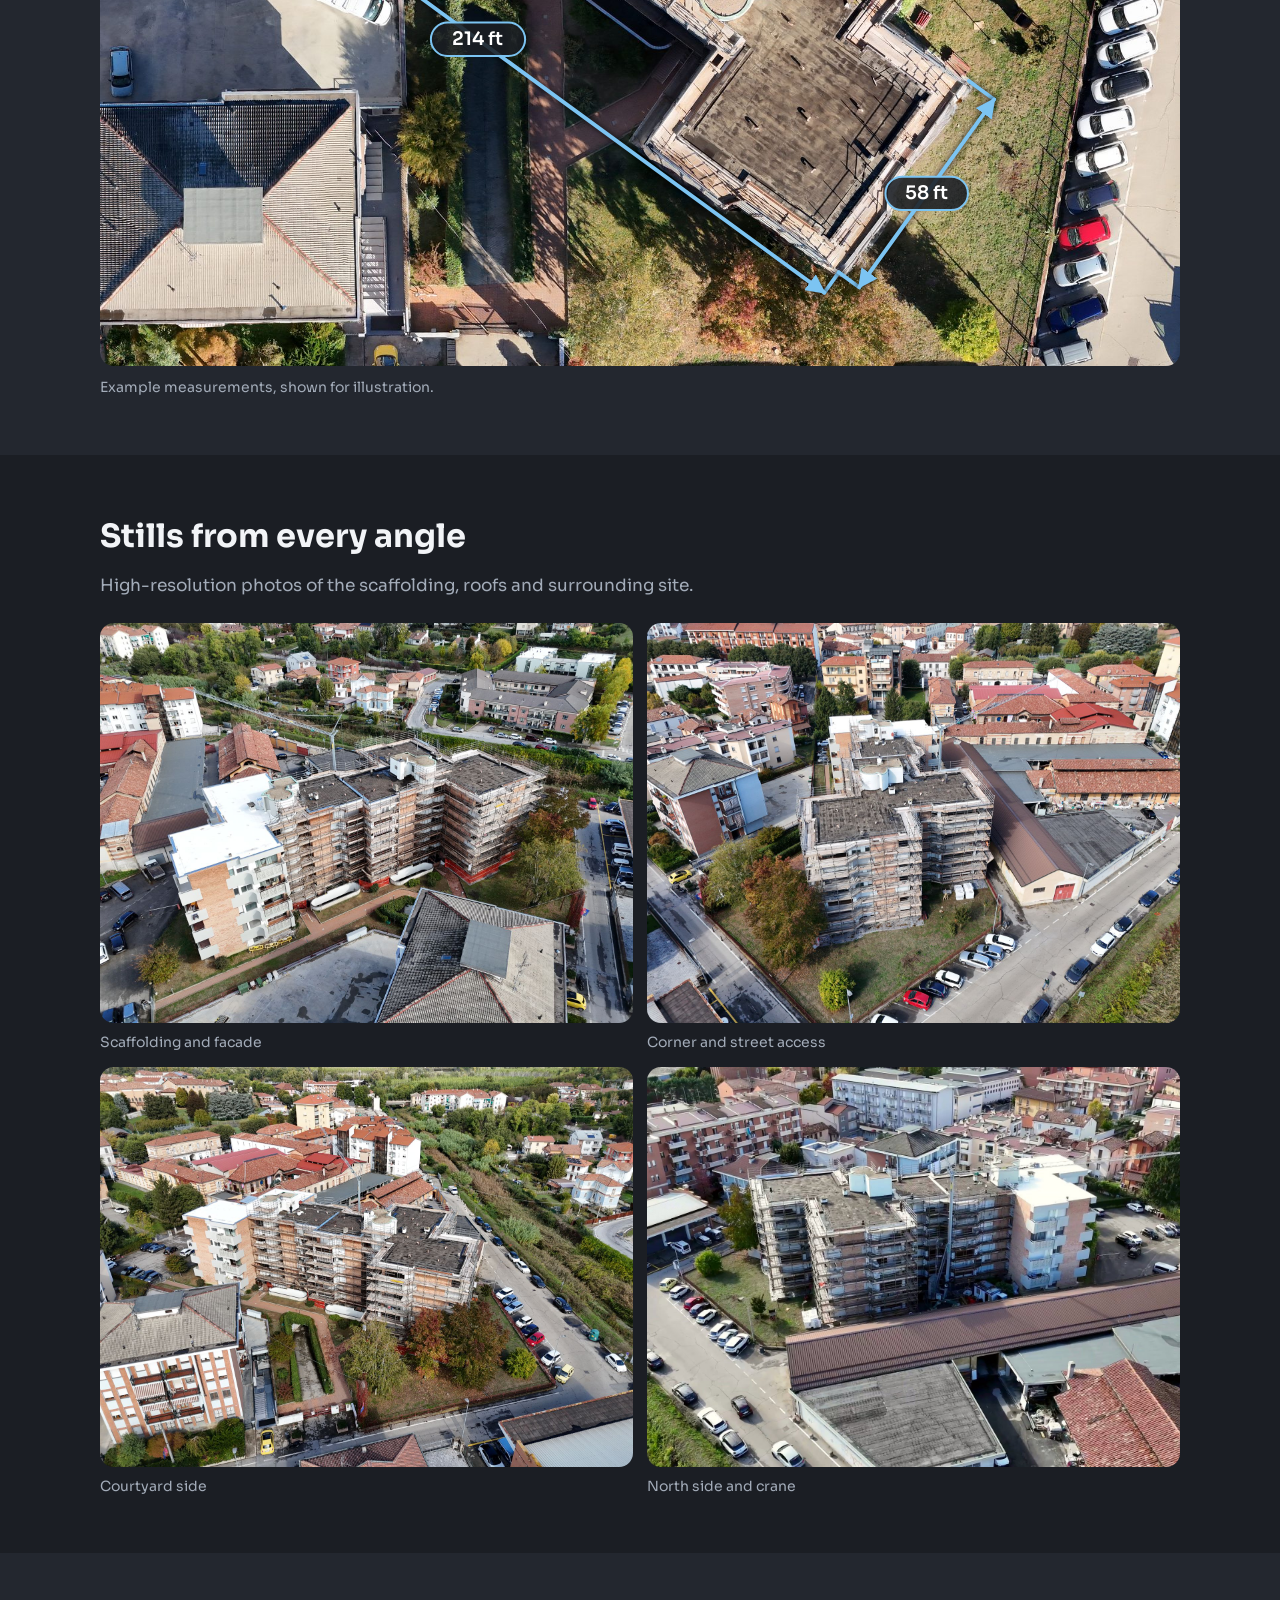
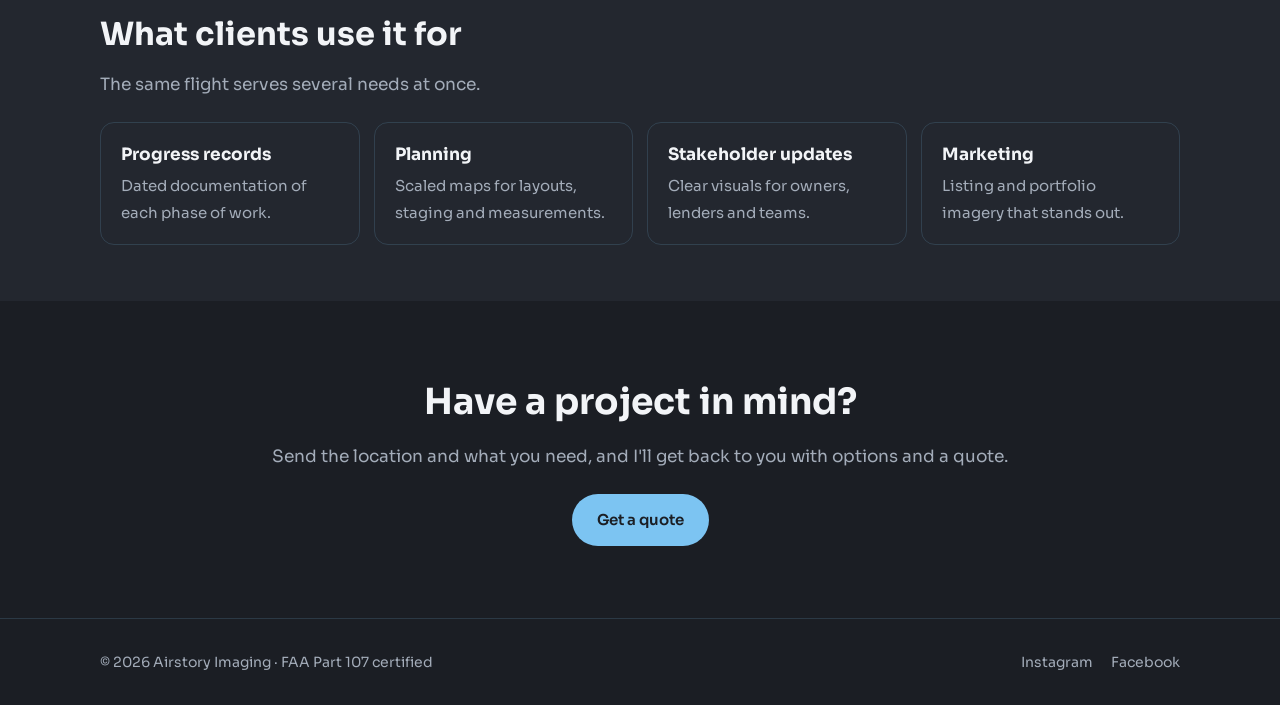
==== commit a2521af1: "Scale map: dimensions aligned to Dave's markup, centered labels, simplified roof outline Co-Authored" ====
--- a/construction.html
+++ b/construction.html
@@ -69,25 +69,23 @@
           <svg class="m-overlay" viewBox="0 0 1100 973" preserveAspectRatio="none" aria-hidden="true">
 <defs><marker id="arw" viewBox="0 0 10 10" refX="9" refY="5" markerWidth="5" markerHeight="5" orient="auto-start-reverse"><path d="M0,0 L10,5 L0,10 z" fill="#7CC4F2"/></marker></defs>
       <g class="m-line">
-        <line class="ext" x1="752.5" y1="877.5" x2="742.4" y2="892.4"/><line class="ext" x1="95.4" y1="293.1" x2="6.2" y2="402.4"/>
-        <line class="dim" marker-start="url(#arw)" marker-end="url(#arw)" x1="742.4" y1="892.4" x2="6.2" y2="402.4"/>
-        <line x1="736.8" y1="900.7" x2="748.0" y2="884.1"/>
-        <line x1="0.6" y1="410.6" x2="26.9" y2="416.5"/>
-        <rect x="332" y="628" width="100" height="34" rx="17"/>
-        <text x="382" y="652">213 ft</text>
+        <line class="ext" x1="95.4" y1="293.1" x2="31.5" y2="382.0"/>
+        <line class="ext" x1="752.5" y1="877.5" x2="737.7" y2="898.1"/>
+        <line class="dim" marker-start="url(#arw)" marker-end="url(#arw)" x1="31.5" y1="382.0" x2="737.7" y2="898.1"/>
+        <rect x="337" y="623" width="96" height="34" rx="17"/>
+        <text x="385" y="646">214 ft</text>
       </g>
       <g class="m-line">
-        <line class="ext" x1="752.5" y1="877.5" x2="785.6" y2="900.0"/><line class="ext" x1="885.0" y1="682.5" x2="918.1" y2="705.0"/>
-        <line class="dim" marker-start="url(#arw)" marker-end="url(#arw)" x1="785.6" y1="900.0" x2="918.1" y2="705.0"/>
-        <line x1="777.3" y1="894.4" x2="793.9" y2="905.6"/>
-        <line x1="909.8" y1="699.4" x2="926.4" y2="710.6"/>
-        <rect x="842" y="805" width="96" height="34" rx="17"/>
-        <text x="890" y="829">58 ft</text>
+        <line class="ext" x1="752.5" y1="877.5" x2="773.2" y2="892.6"/>
+        <line class="ext" x1="885.0" y1="682.5" x2="910.7" y2="701.3"/>
+        <line class="dim" marker-start="url(#arw)" marker-end="url(#arw)" x1="773.2" y1="892.6" x2="910.7" y2="701.3"/>
+        <rect x="800" y="780" width="84" height="34" rx="17"/>
+        <text x="842" y="803">58 ft</text>
       </g>
       <g class="m-area">
-        <polygon points="191.5,169.2 260.8,223.8 278.1,241.2 312.7,229.6 315.4,181.5 378.1,81.5 524.2,173.1 422.3,285.4 399.2,283.5 341.5,300.8 328.1,331.5 310.8,339.2 280.0,339.2 247.3,416.2 95.4,293.1"/>
+        <polygon points="191.5,169.2 260.8,223.8 315.4,181.5 378.1,81.5 524.2,173.1 422.3,285.4 330,320 247.3,416.2 95.4,293.1"/>
         <rect x="250" y="151" width="190" height="34" rx="17"/>
-        <text x="345" y="175">roof &#8776; 3,500 sq ft</text>
+        <text x="345" y="175">roof &#8776; 3,700 sq ft</text>
       </g>
     </svg>
         </div>
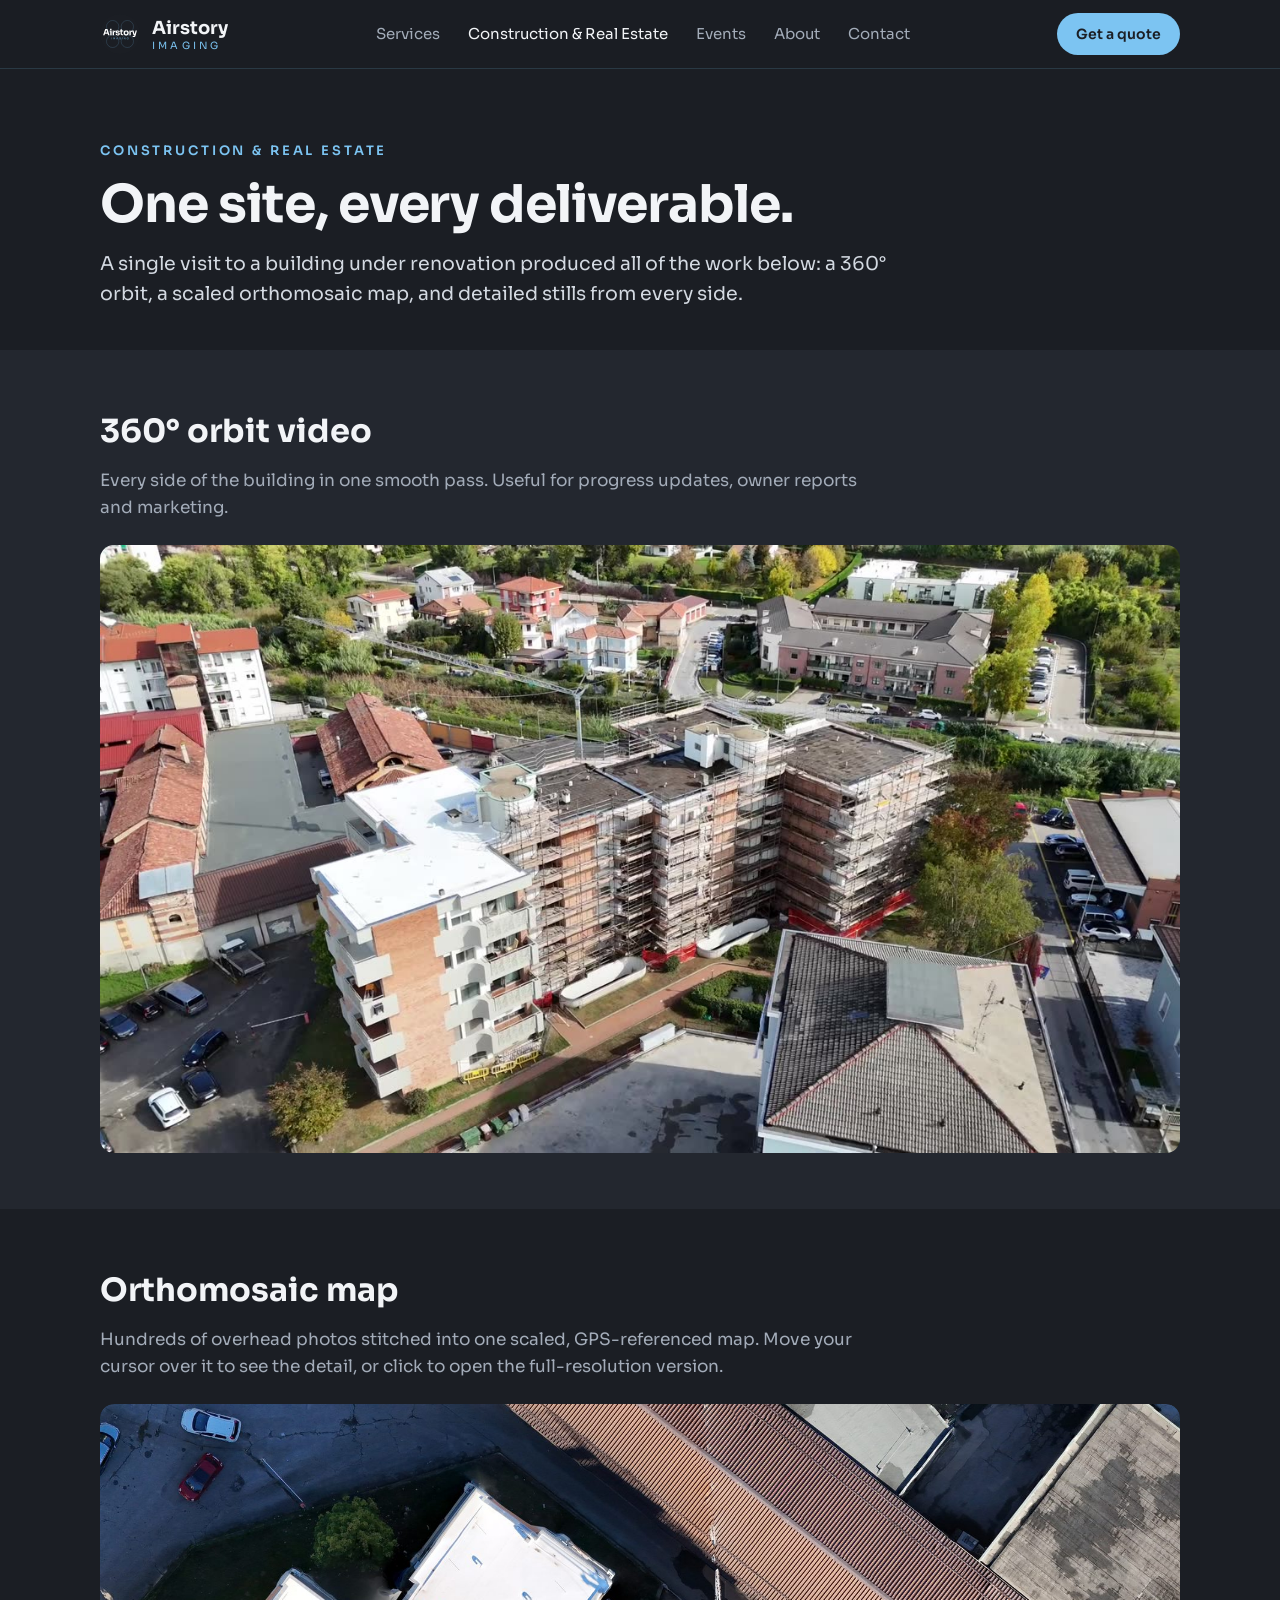
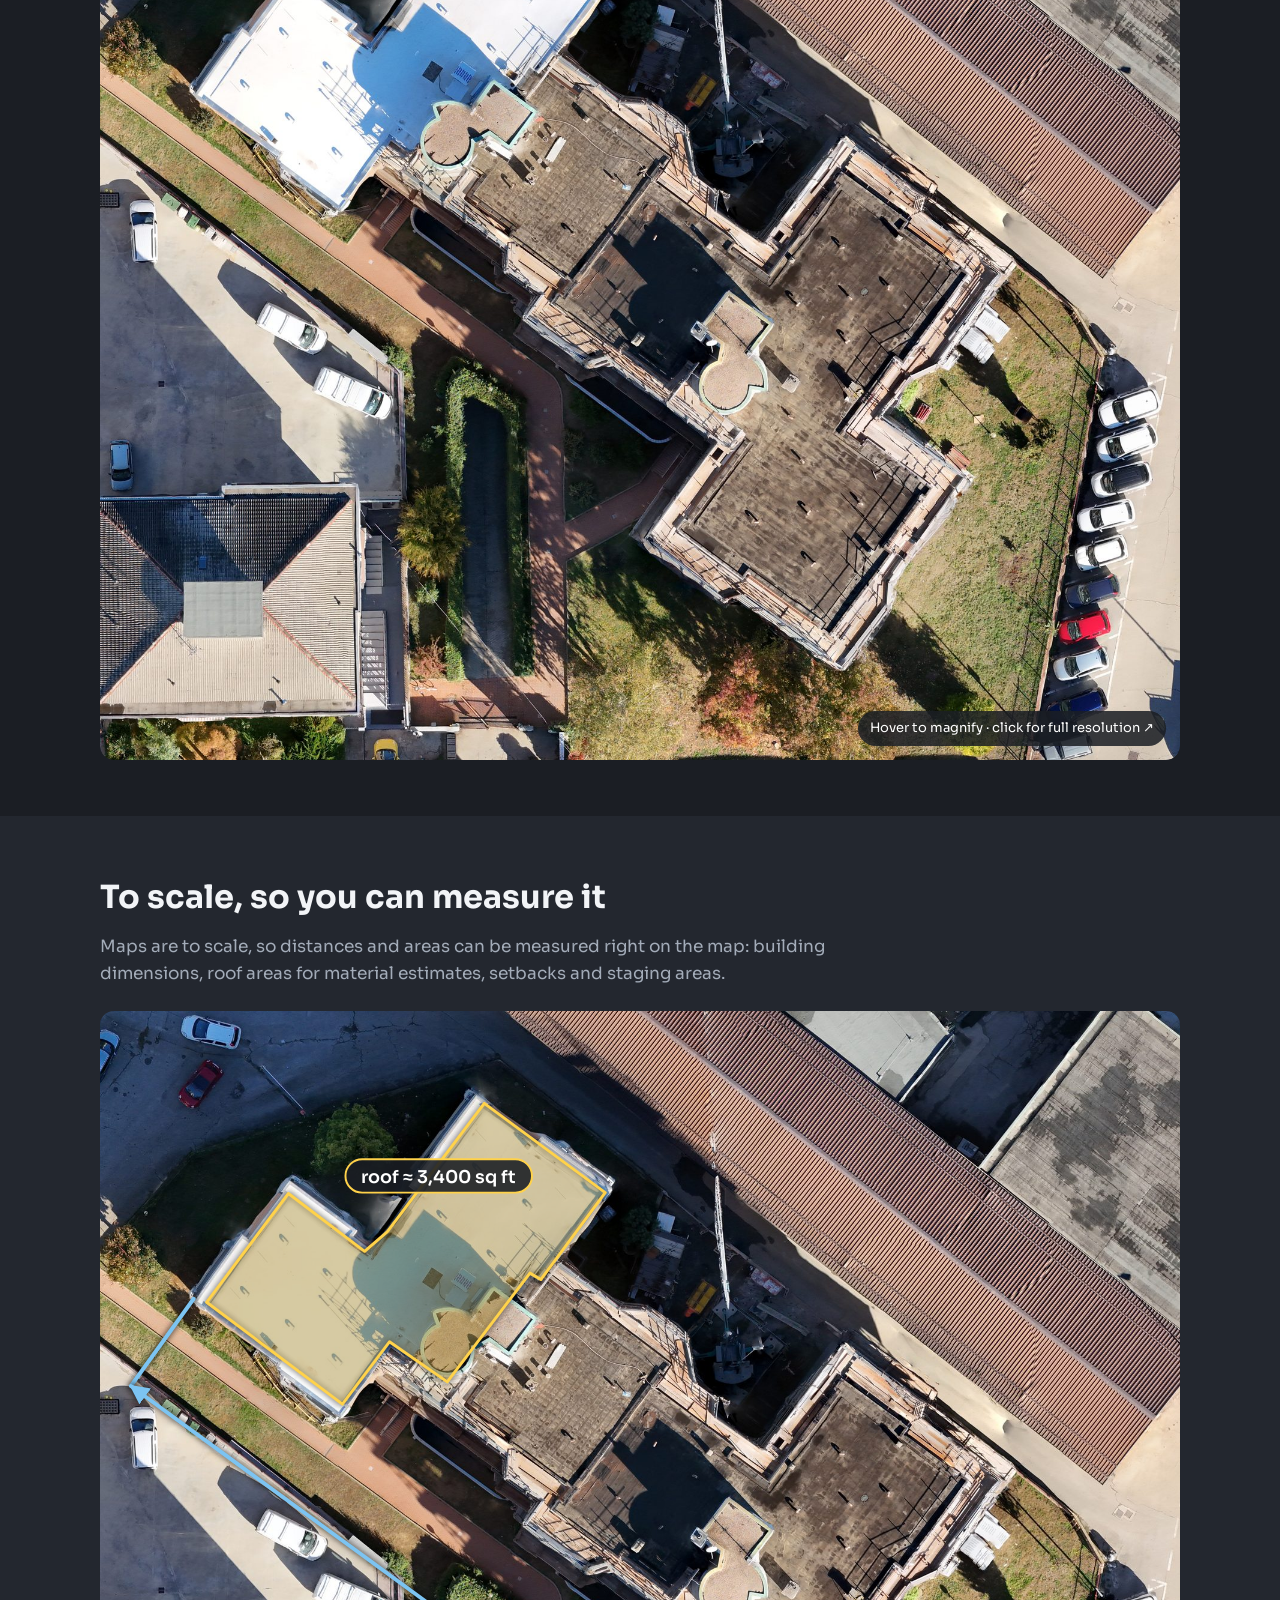
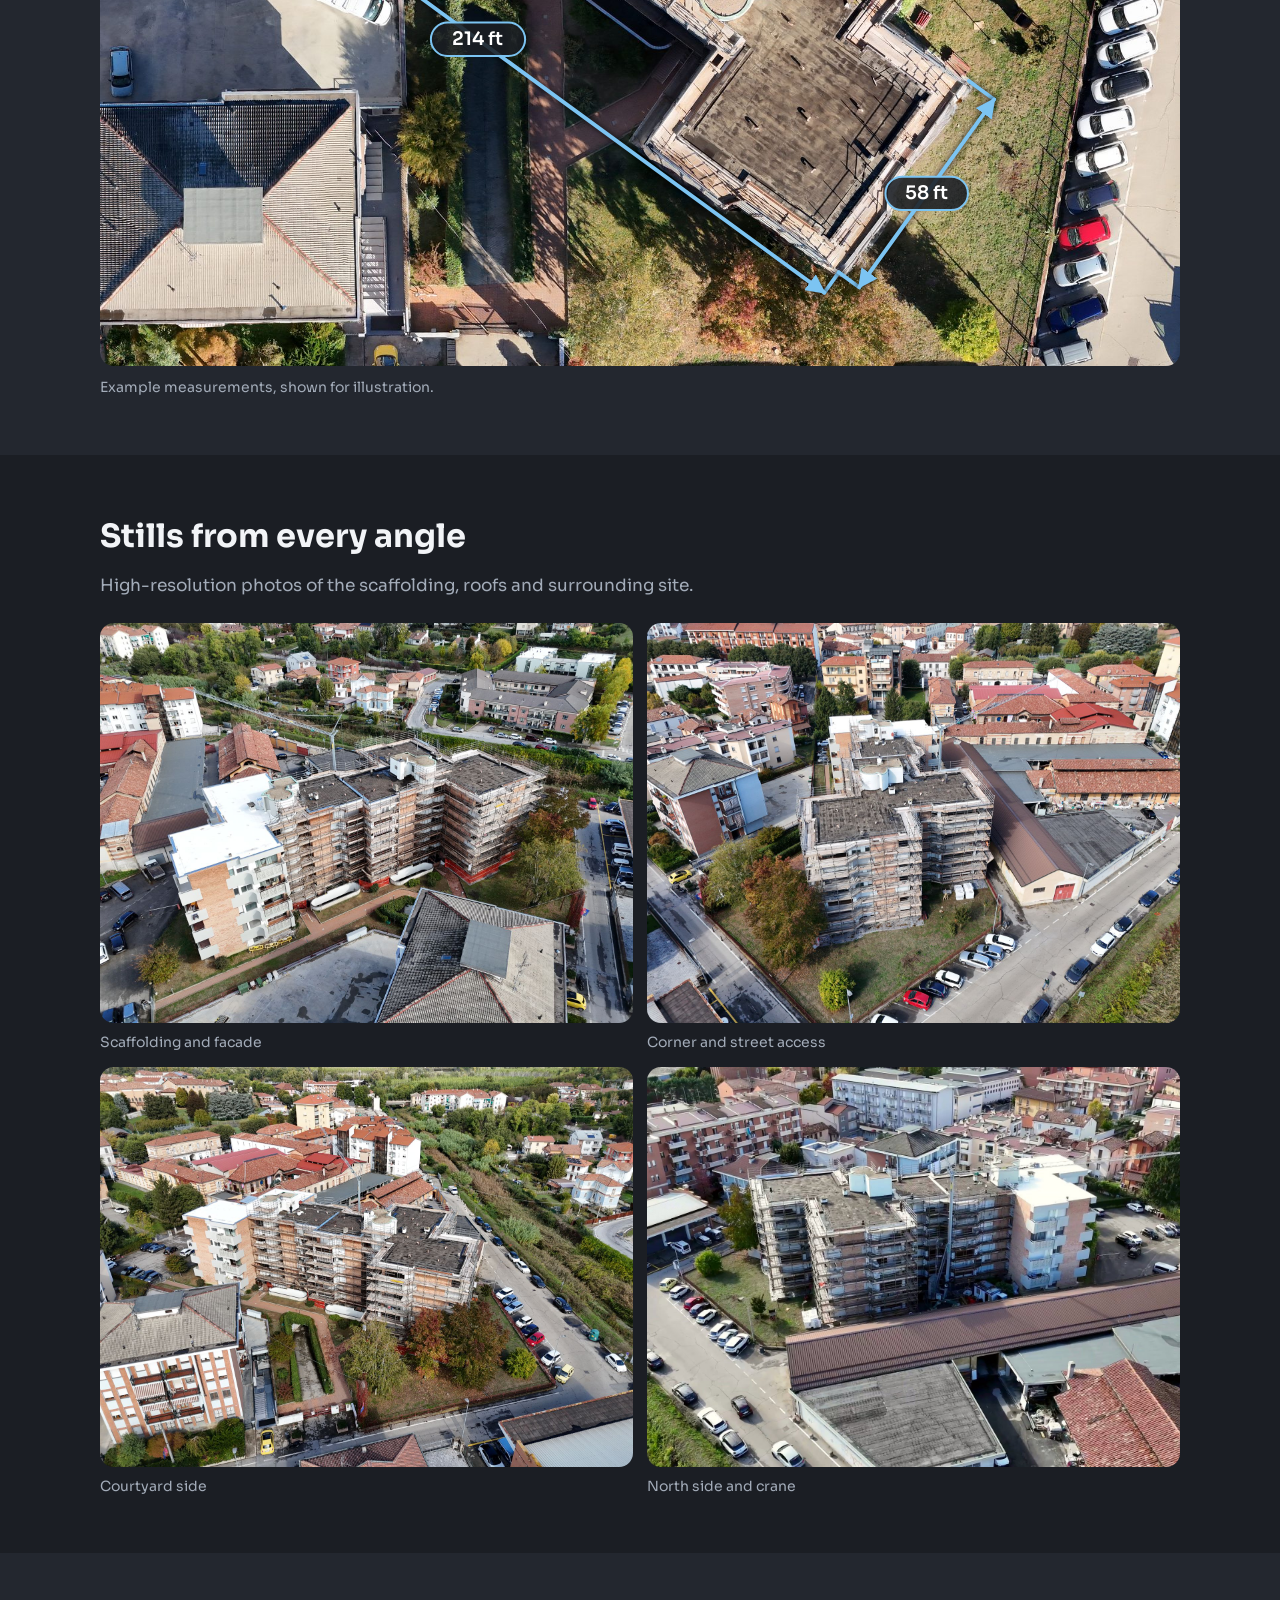
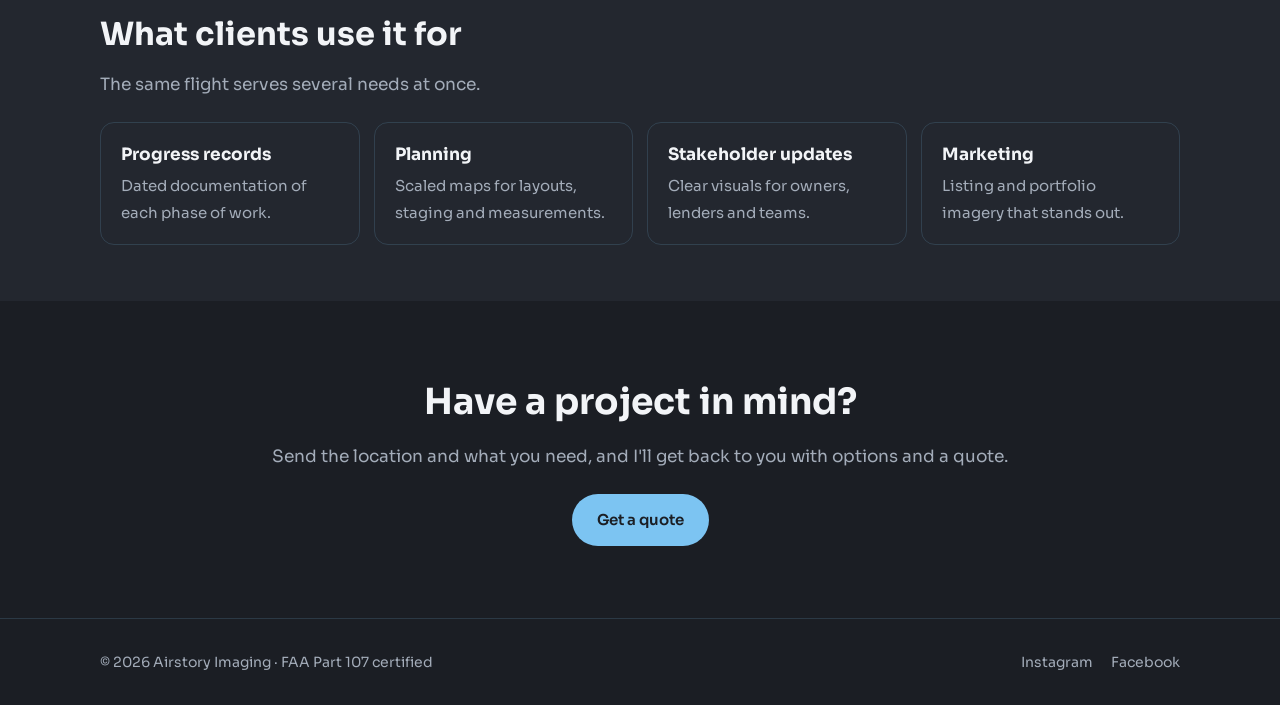
==== commit 1ad3204a: "Scale map: roof outline traced from Dave's markup Co-Authored-By: Claude Opus 5.5 <noreply@anthropic" ====
--- a/construction.html
+++ b/construction.html
@@ -83,9 +83,9 @@
         <text x="842" y="803">58 ft</text>
       </g>
       <g class="m-area">
-        <polygon points="191.5,169.2 260.8,223.8 315.4,181.5 378.1,81.5 524.2,173.1 422.3,285.4 330,320 247.3,416.2 95.4,293.1"/>
+        <polygon points="108.6,296.7 191.9,185.9 269.5,244.8 292.5,224.9 391.4,94.1 514.6,185.0 449.0,273.6 437.9,267.0 353.7,377.8 294.8,337.0 246.9,400.4"/>
         <rect x="250" y="151" width="190" height="34" rx="17"/>
-        <text x="345" y="175">roof &#8776; 3,700 sq ft</text>
+        <text x="345" y="175">roof &#8776; 3,400 sq ft</text>
       </g>
     </svg>
         </div>
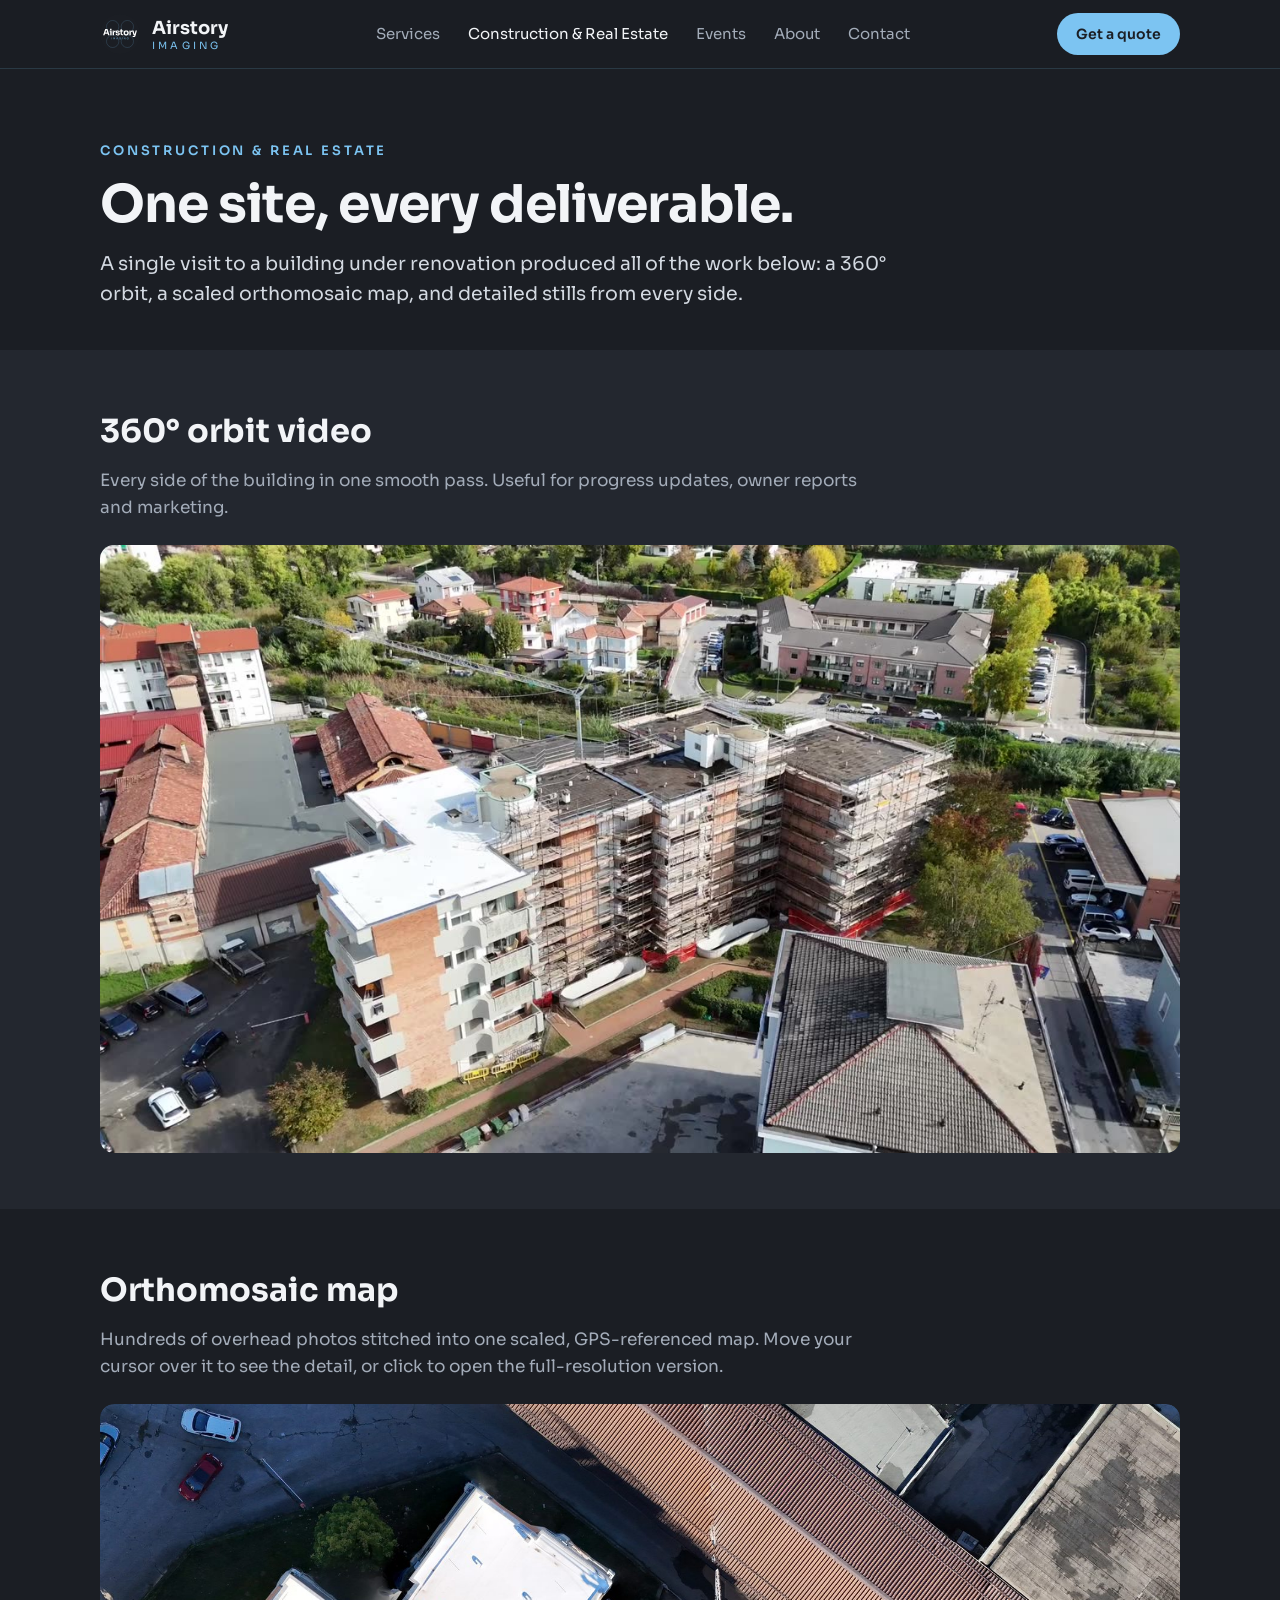
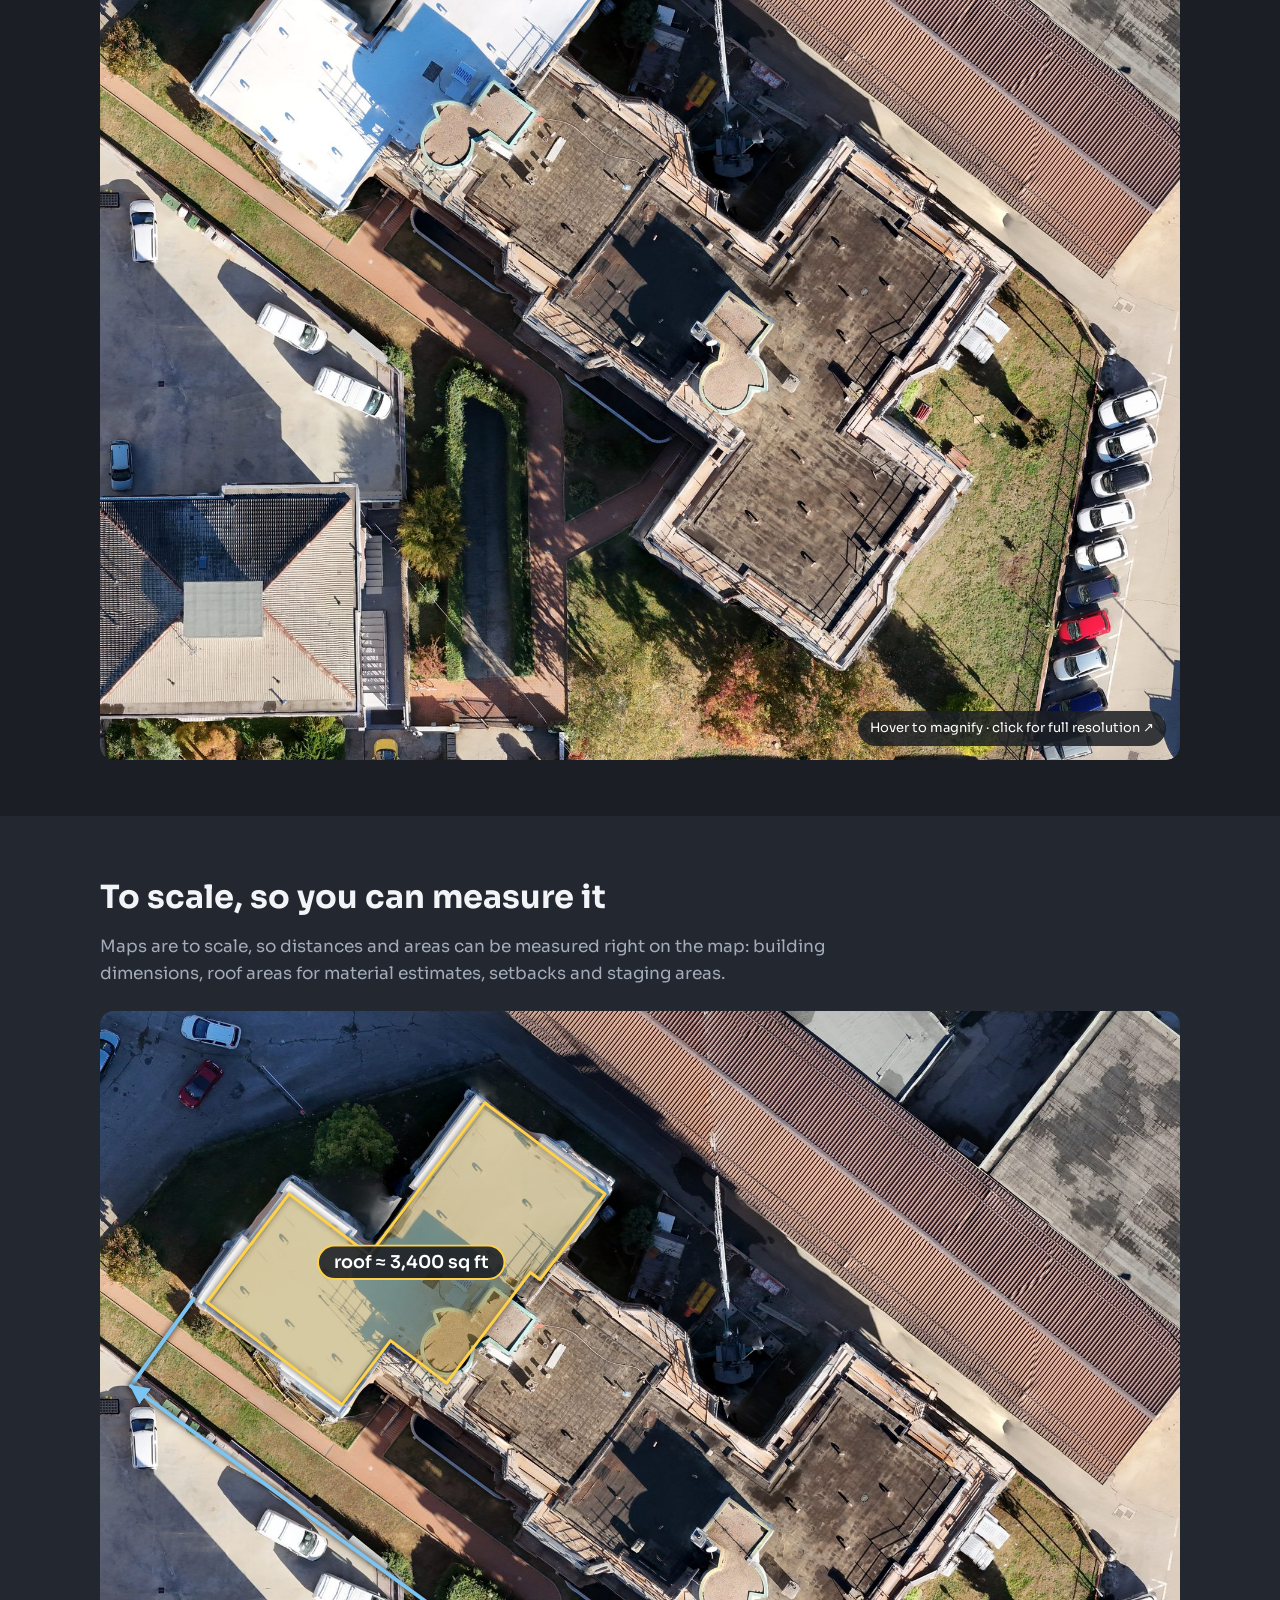
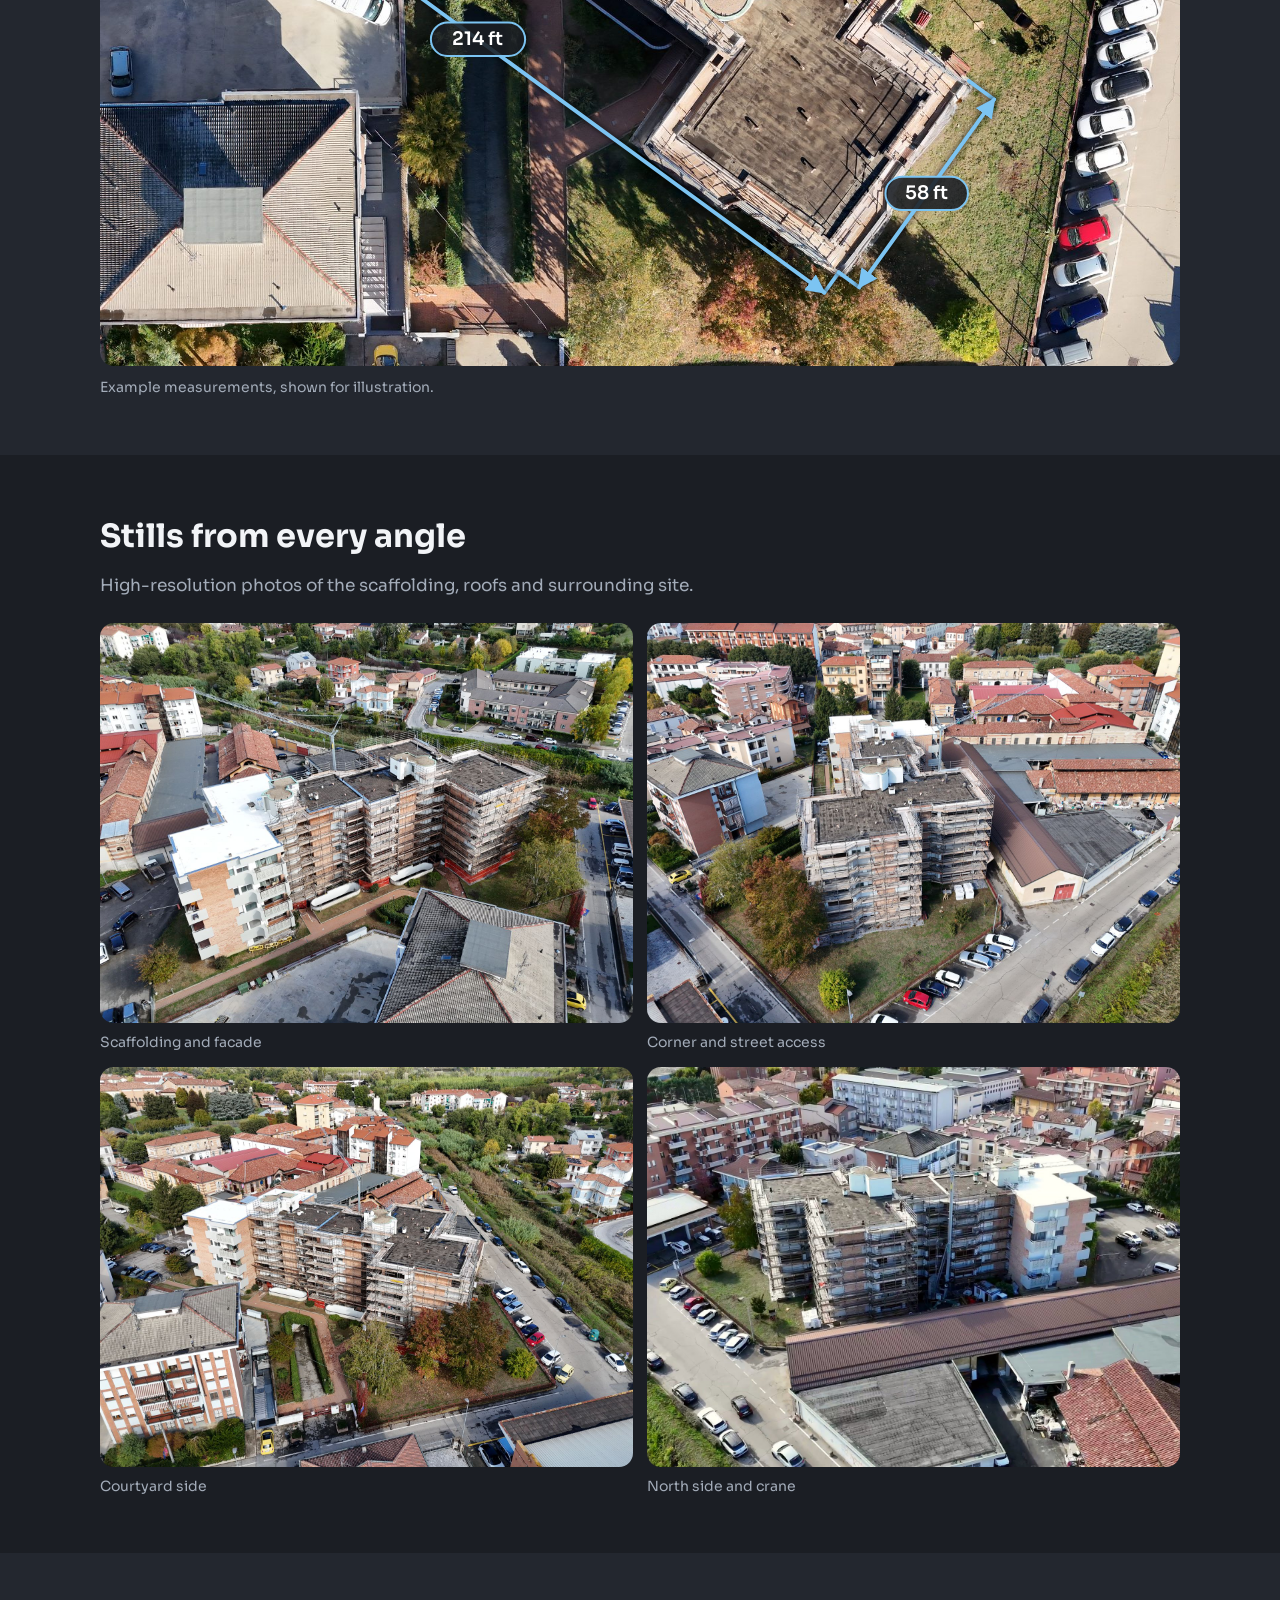
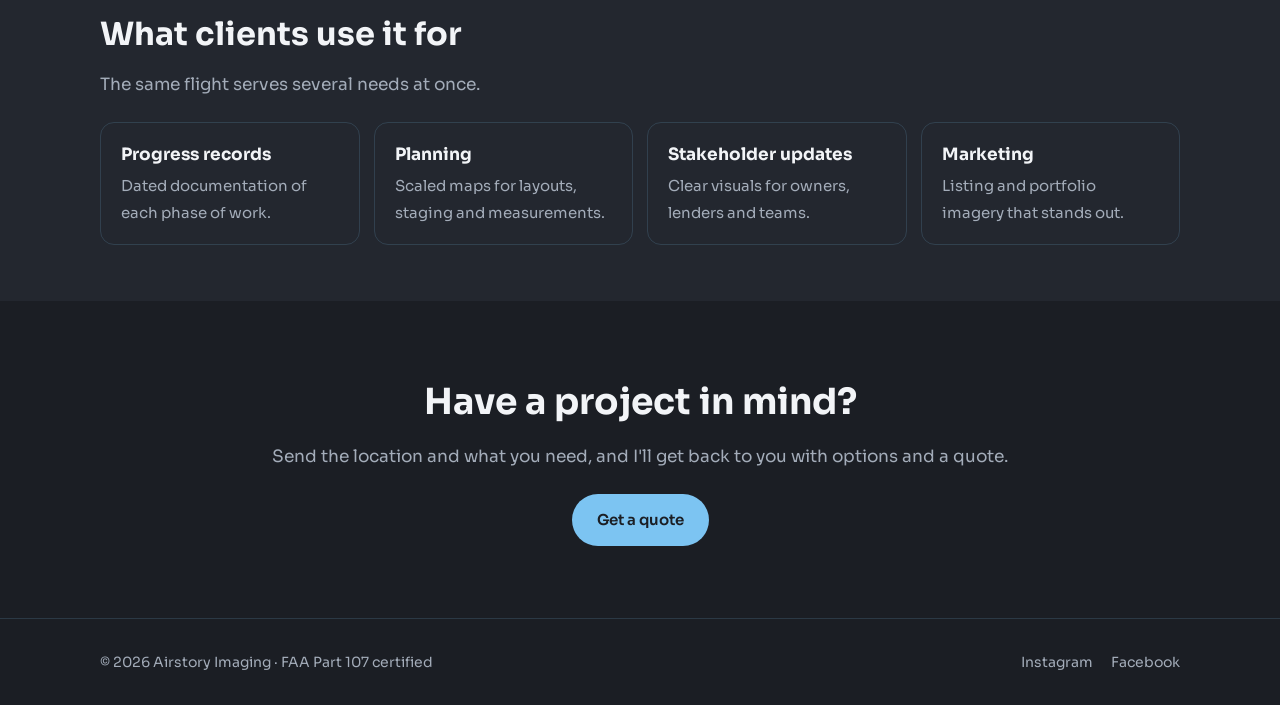
==== commit 0f7af1a0: "Scale map: square roof outline, centered area label Co-Authored-By: Claude Opus 5.5 <noreply@anthrop" ====
--- a/construction.html
+++ b/construction.html
@@ -83,9 +83,9 @@
         <text x="842" y="803">58 ft</text>
       </g>
       <g class="m-area">
-        <polygon points="108.6,296.7 191.9,185.9 269.5,244.8 292.5,224.9 391.4,94.1 514.6,185.0 449.0,273.6 437.9,267.0 353.7,377.8 294.8,337.0 246.9,400.4"/>
-        <rect x="250" y="151" width="190" height="34" rx="17"/>
-        <text x="345" y="175">roof &#8776; 3,400 sq ft</text>
+        <polygon points="108.8,296.6 192.5,186.3 274.4,248.5 392.0,93.5 514.4,186.4 448.2,273.6 438.4,266.3 352.9,379.0 295.9,335.7 246.4,401.0"/>
+        <rect x="222" y="239" width="190" height="34" rx="17"/>
+        <text x="317" y="262">roof &#8776; 3,400 sq ft</text>
       </g>
     </svg>
         </div>
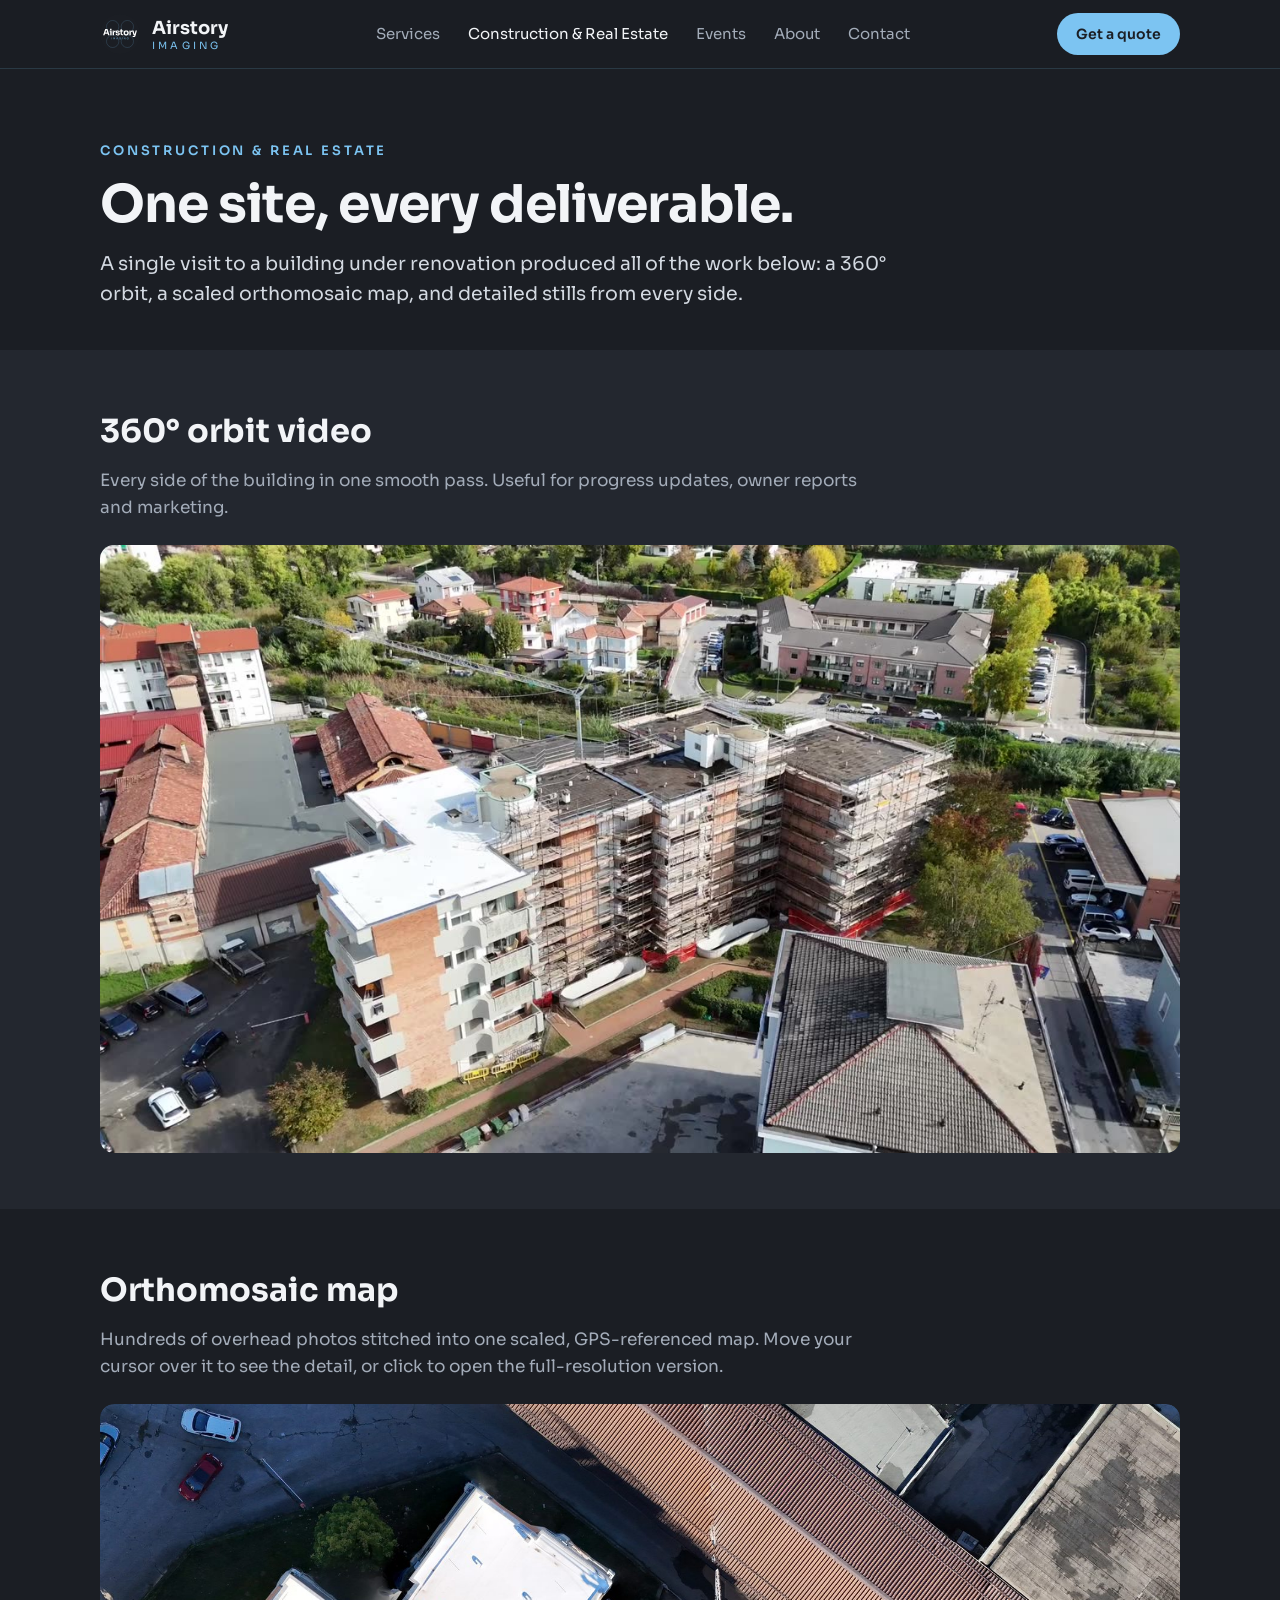
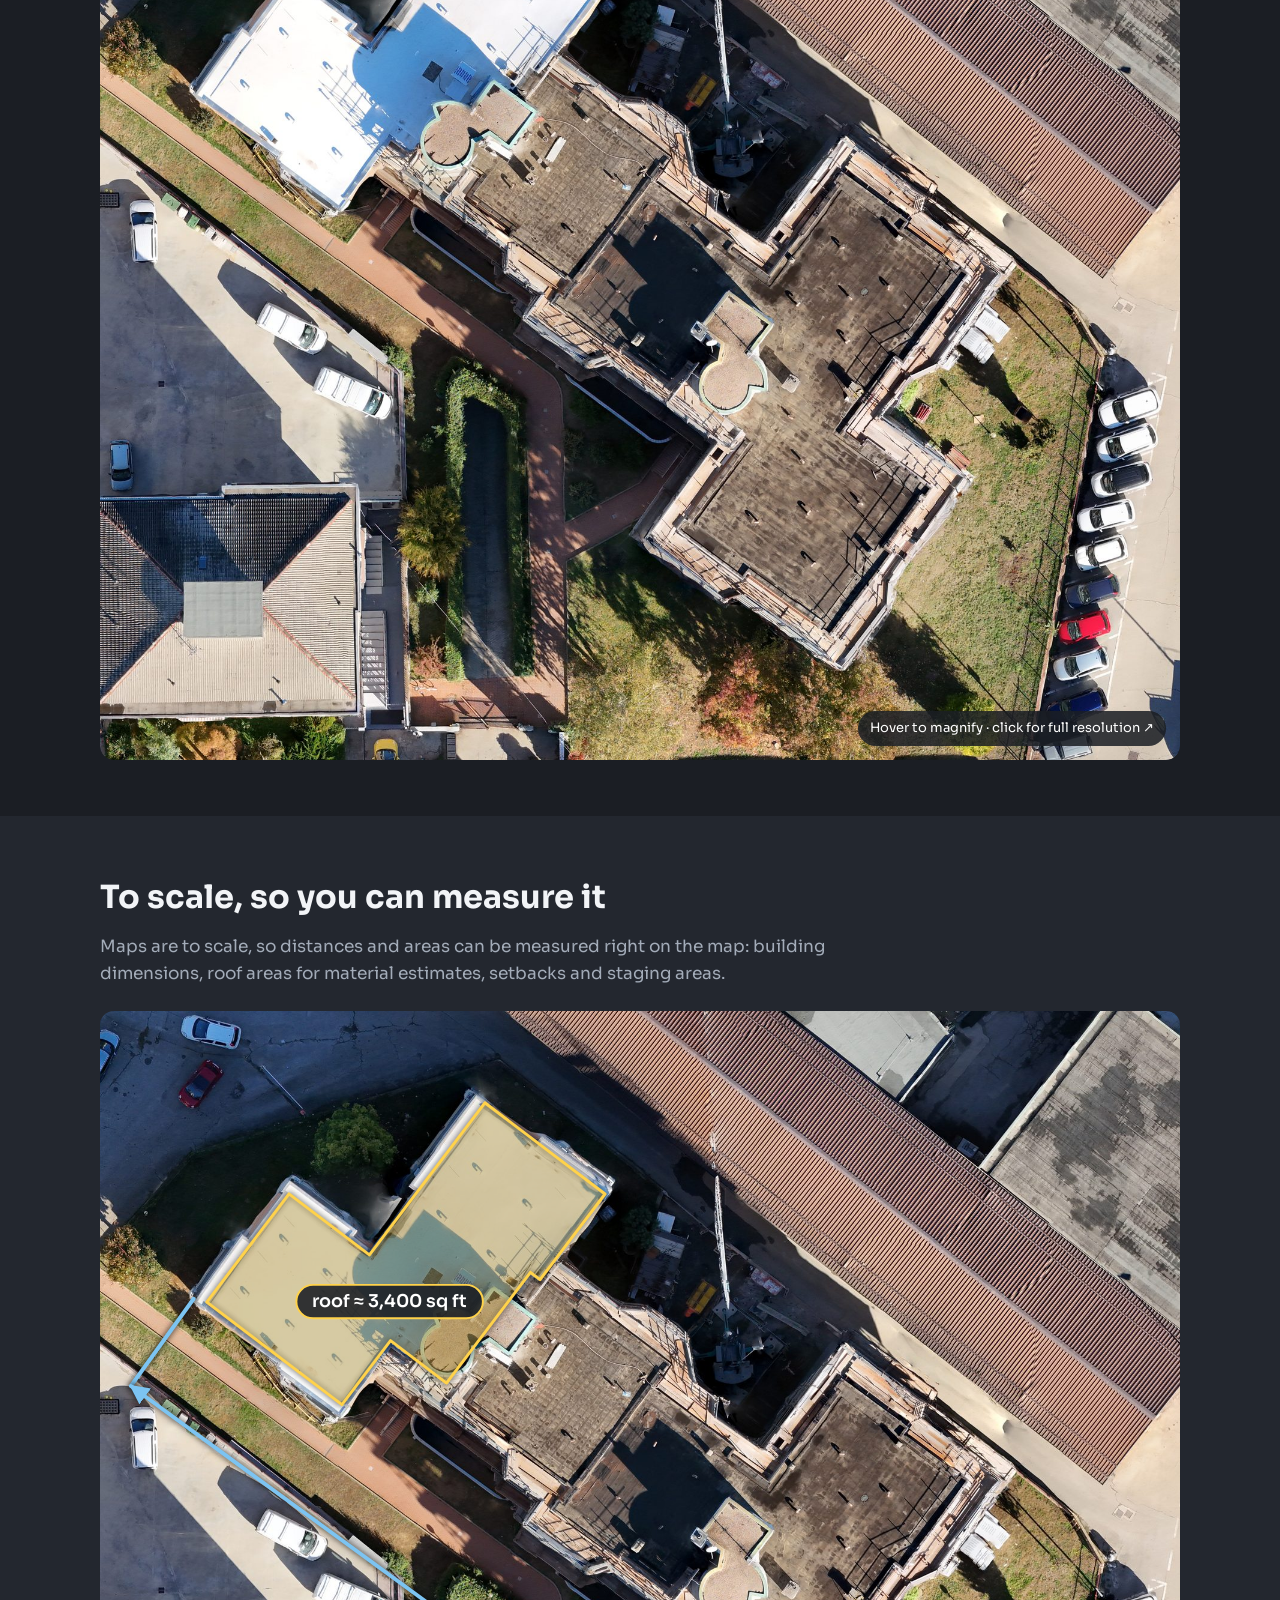
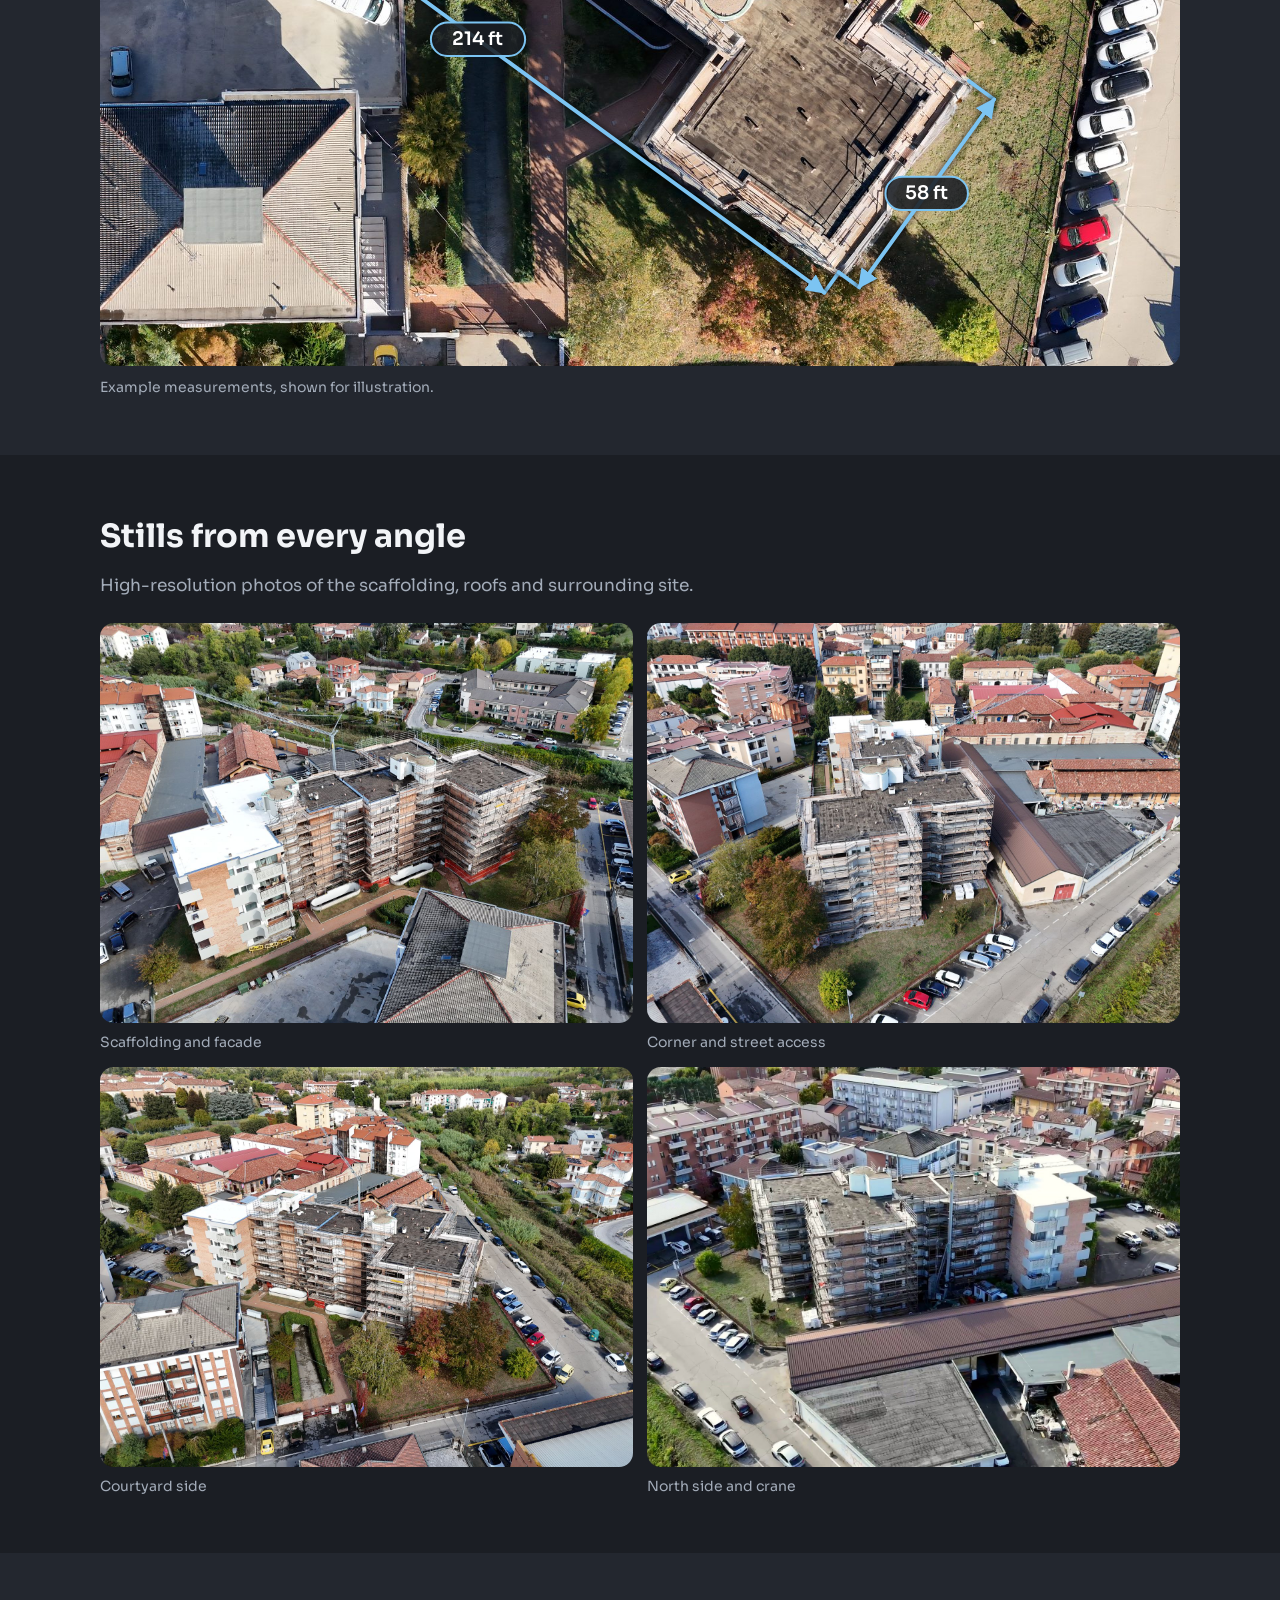
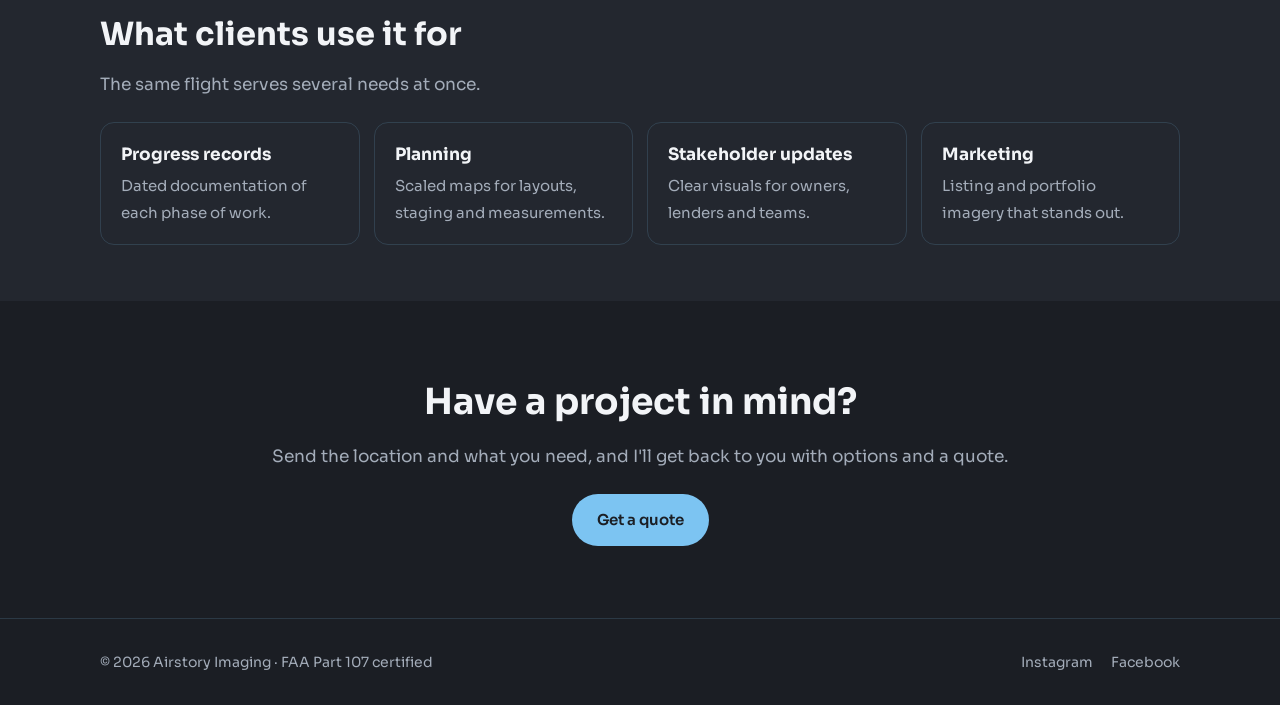
==== commit 303fe827: "Scale map: move roof area label down and left Co-Authored-By: Claude Opus 5.5 <noreply@anthropic.com" ====
--- a/construction.html
+++ b/construction.html
@@ -84,8 +84,8 @@
       </g>
       <g class="m-area">
         <polygon points="108.8,296.6 192.5,186.3 274.4,248.5 392.0,93.5 514.4,186.4 448.2,273.6 438.4,266.3 352.9,379.0 295.9,335.7 246.4,401.0"/>
-        <rect x="222" y="239" width="190" height="34" rx="17"/>
-        <text x="317" y="262">roof &#8776; 3,400 sq ft</text>
+        <rect x="200" y="279" width="190" height="34" rx="17"/>
+        <text x="295" y="302">roof &#8776; 3,400 sq ft</text>
       </g>
     </svg>
         </div>
